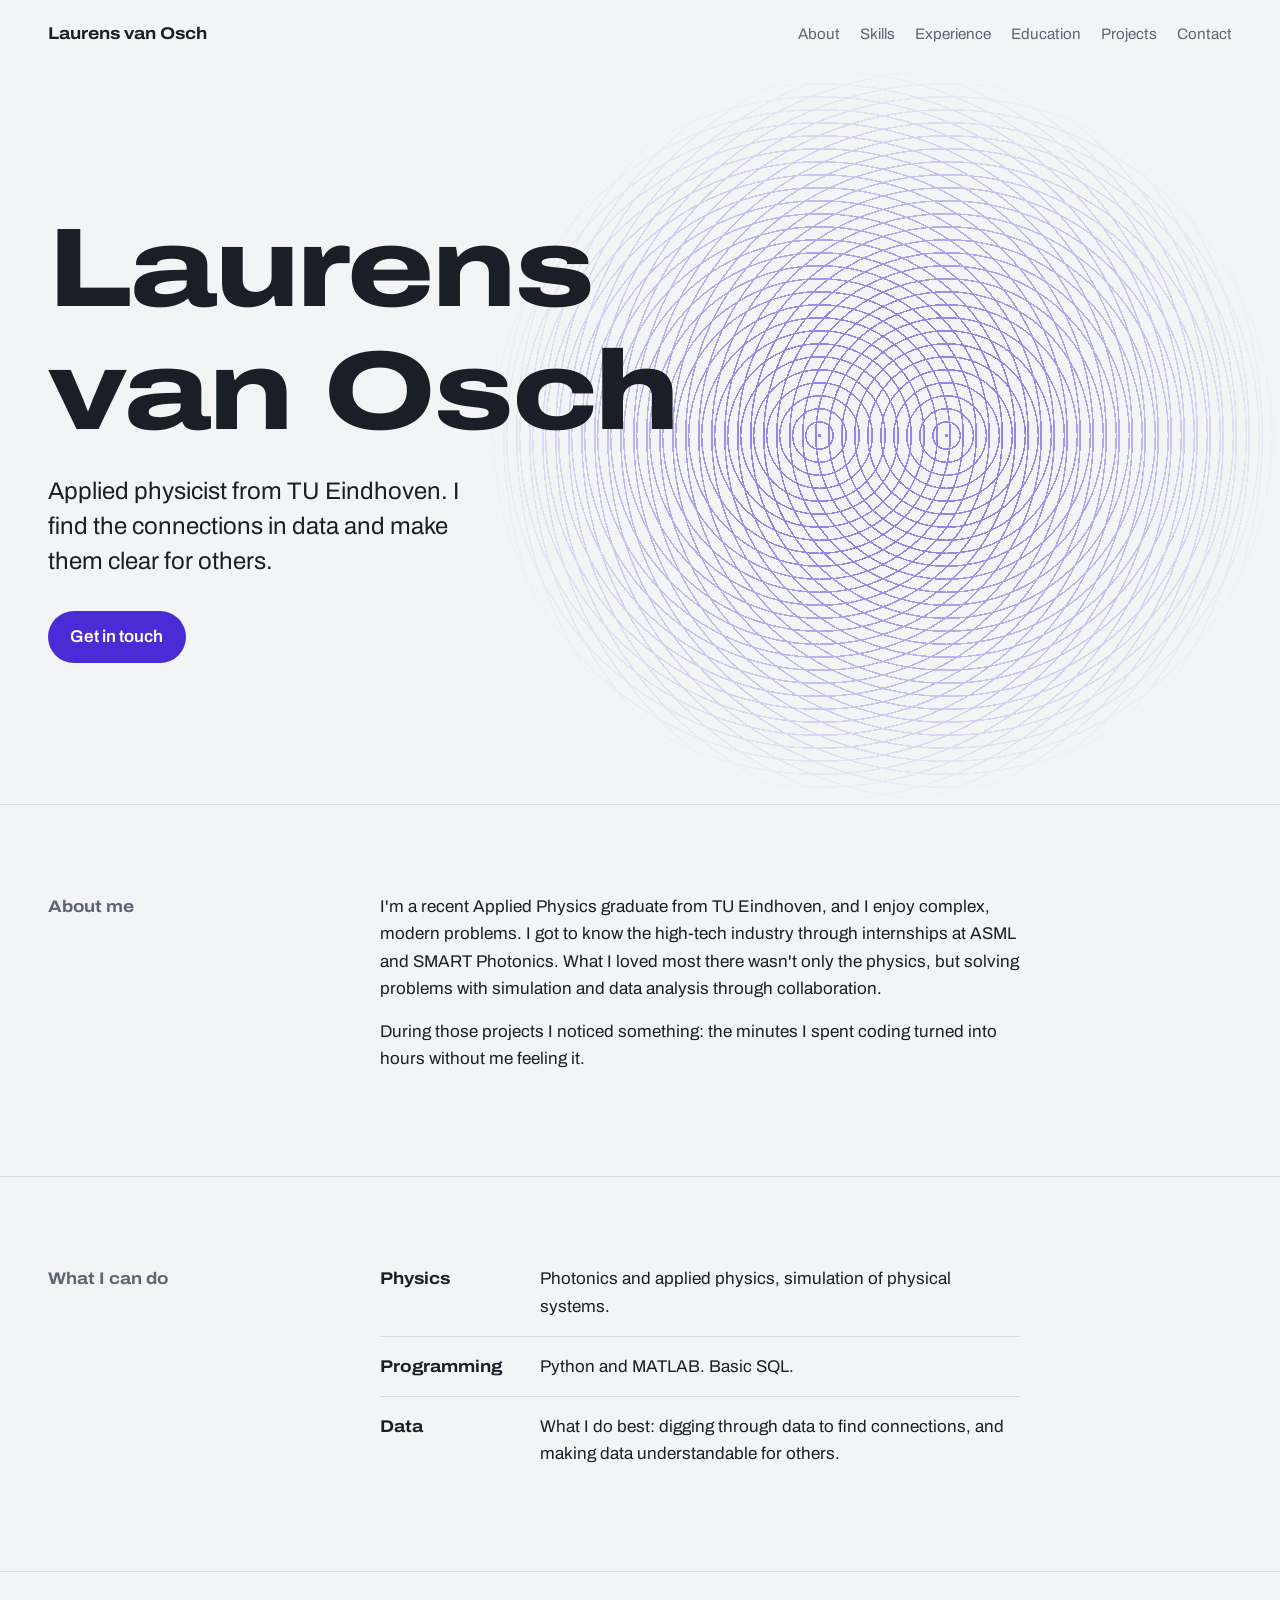
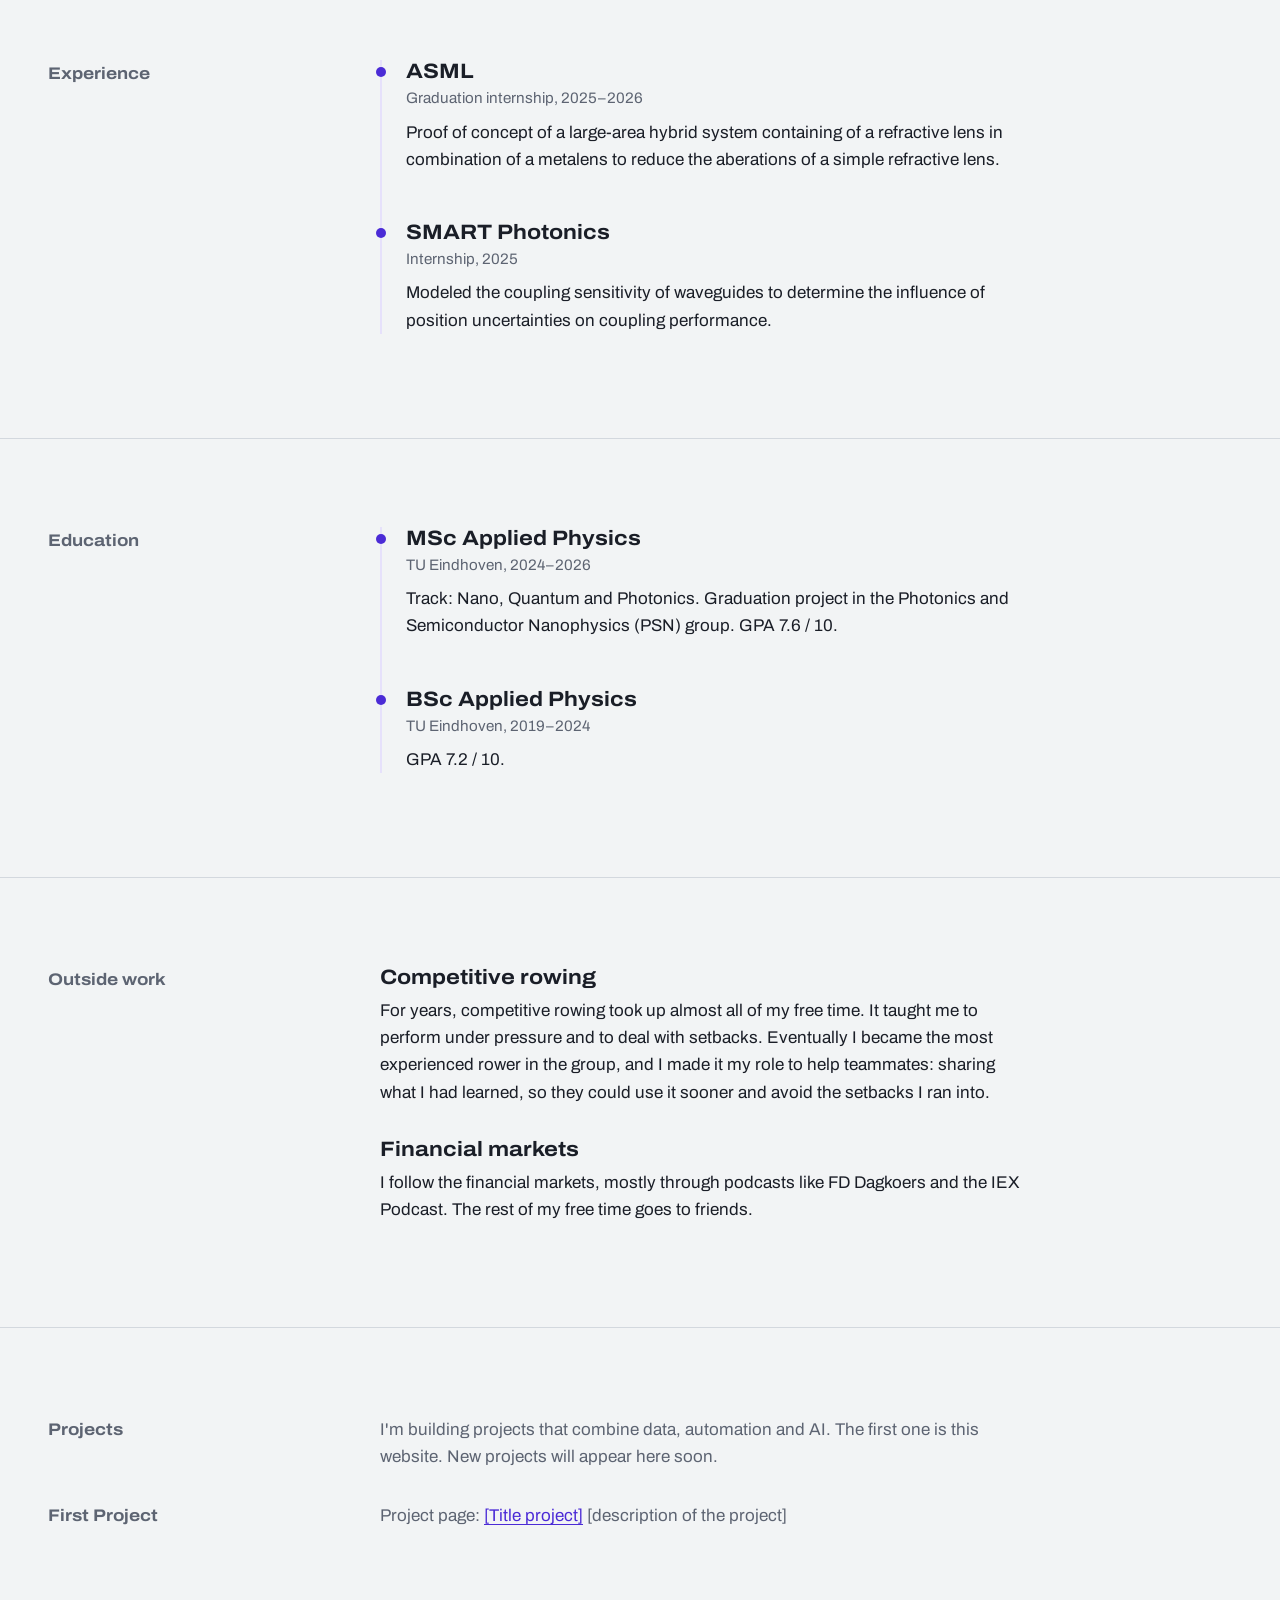
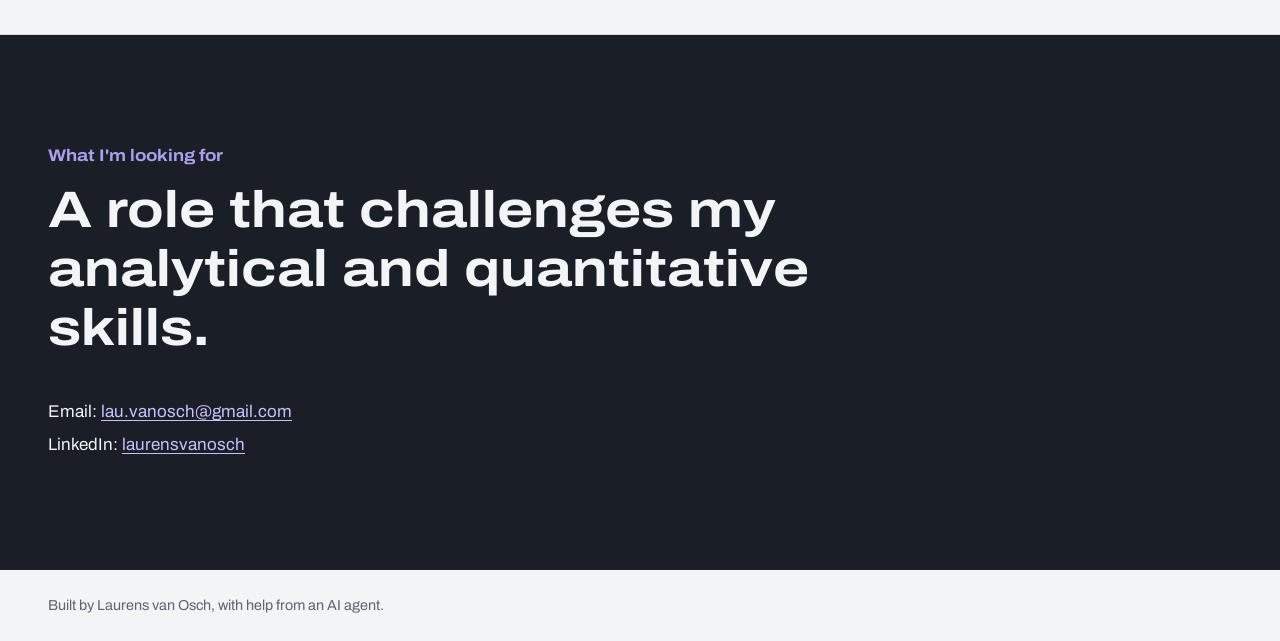
==== index.html @ a839d7aa "First version of portofolio website" ====
<!DOCTYPE html>
<!--
  Dit is de HTML: de INHOUD en STRUCTUUR van je site.
  De opmaak (kleuren, lettertypes, ruimte) staat apart in style.css.

  Zoek naar [ ... ] met blokhaken: daar moet jij nog iets invullen.
-->
<html lang="en">
<head>
  <meta charset="UTF-8">
  <meta name="viewport" content="width=device-width, initial-scale=1">
  <title>Laurens van Osch, Applied Physicist</title>
  <meta name="description" content="Applied Physics graduate from TU Eindhoven. Simulation, data analysis and Python.">

  <!-- Het lettertype Archivo, van Google Fonts -->
  <link rel="preconnect" href="https://fonts.googleapis.com">
  <link rel="preconnect" href="https://fonts.gstatic.com" crossorigin>
  <link href="https://fonts.googleapis.com/css2?family=Archivo:wdth,wght@62..125,100..900&display=swap" rel="stylesheet">

  <!-- Hier koppel je het opmaakbestand -->
  <link rel="stylesheet" href="style.css">
</head>
<body>

  <!-- ===== Navigatie bovenaan ===== -->
  <header class="site-header">
    <a class="logo" href="#top">Laurens van Osch</a>
    <nav aria-label="Main">
      <a href="#about">About</a>
      <a href="#skills">Skills</a>
      <a href="#experience">Experience</a>
      <a href="#education">Education</a>
      <a href="#projects">Projects</a>
      <a href="#contact">Contact</a>
    </nav>
  </header>

  <main id="top">

    <!-- ===== Hero: het eerste dat bezoekers zien ===== -->
    <section class="hero">
      <!-- Het interferentiepatroon: puur CSS, zie .fringes in style.css -->
      <div class="fringes" aria-hidden="true"></div>

      <div class="hero-text">
        <h1>Laurens van Osch</h1>
        <p class="hero-lead">
          Applied physicist from TU Eindhoven. I find the connections in data
          and make them clear for others.
        </p>
        <a class="button" href="#contact">Get in touch</a>
      </div>
    </section>

    <!-- ===== Over mij ===== -->
    <section class="block" id="about">
      <h2>About me</h2>
      <div class="block-body">
        <p>
          I'm a recent Applied Physics graduate from TU Eindhoven, and I enjoy
          complex, modern problems. I got to know the high-tech industry through
          internships at ASML and SMART Photonics. What I loved most there wasn't
          only the physics, but solving problems with simulation and data
          analysis through collaboration.
        </p>
        <p>
          During those projects I noticed something: the minutes I spent coding
          turned into hours without me feeling it.
        </p>
      </div>
    </section>

    <!-- ===== Wat ik kan ===== -->
    <section class="block" id="skills">
      <h2>What I can do</h2>
      <div class="block-body">
        <dl class="skills">
          <div>
            <dt>Physics</dt>
            <dd>Photonics and applied physics, simulation of physical systems.</dd>
          </div>
          <div>
            <dt>Programming</dt>
            <dd>Python and MATLAB. Basic SQL.</dd>
          </div>
          <div>
            <dt>Data</dt>
            <dd>
              What I do best: digging through data to find connections, and
              making data understandable for others.
            </dd>
          </div>
        </dl>
      </div>
    </section>

    <!-- ===== Ervaring ===== -->
    <section class="block" id="experience">
      <h2>Experience</h2>
      <div class="block-body">
        <ul class="timeline">
          <li>
            <h3>ASML</h3>
            <p class="meta">Graduation internship, 2025–2026</p>
            <p>Proof of concept of a large-area hybrid system containing of a refractive lens in combination
              of a metalens to reduce the aberations of a simple refractive lens.
            </p>
          </li>
          <li>
            <h3>SMART Photonics</h3>
            <p class="meta">Internship, 2025</p>
            <p>
              Modeled the coupling sensitivity of waveguides to determine the
              influence of position uncertainties on coupling performance.
            </p>
          </li>
        </ul>
      </div>
    </section>

    <!-- ===== Opleiding ===== -->
    <!-- Dezelfde "timeline"-opmaak als bij Ervaring: één class, twee keer gebruikt -->
    <section class="block" id="education">
      <h2>Education</h2>
      <div class="block-body">
        <ul class="timeline">
          <li>
            <h3>MSc Applied Physics</h3>
            <p class="meta">TU Eindhoven, 2024–2026</p>
            <p>
              Track: Nano, Quantum and Photonics. Graduation project in the
              Photonics and Semiconductor Nanophysics (PSN) group.
              GPA 7.6 / 10.
            </p>
          </li>
          <li>
            <h3>BSc Applied Physics</h3>
            <p class="meta">TU Eindhoven, 2019–2024</p>
            <p>GPA 7.2 / 10.</p>
          </li>
        </ul>
      </div>
    </section>

    <!-- ===== Buiten werk ===== -->
    <section class="block" id="outside">
      <h2>Outside work</h2>
      <div class="block-body">
        <h3>Competitive rowing</h3>
        <p>
          For years, competitive rowing took up almost all of my free time. It
          taught me to perform under pressure and to deal with setbacks.
          Eventually I became the most experienced rower in the group, and I
          made it my role to help teammates: sharing what I had learned, so they
          could use it sooner and avoid the setbacks I ran into.
        </p>
        <h3>Financial markets</h3>
        <p>
          I follow the financial markets, mostly through podcasts like
          FD Dagkoers and the IEX Podcast. The rest of my free time goes to
          friends.
        </p>
      </div>
    </section>

    <!-- ===== Projecten (vul je in fase 2 en 3) ===== -->
    <section class="block" id="projects">
      <h2>Projects</h2>
      <div class="block-body">
        <p class="empty">
          I'm building projects that combine data, automation and AI.
          The first one is this website. New projects will appear here soon.
          
        </p>
      </div>
      <h2>First Project</h2>
      <div class="block-body">
        <p class="empty"> Project page: <a href="[pageadress].html">[Title project]</a>
            [description of the project]
          </p>
        </div>
    </section>

    <!-- ===== Wat ik zoek + contact ===== -->
    <section class="looking" id="contact">
      <h2>What I'm looking for</h2>
      <p class="looking-text">
        A role that challenges my analytical and quantitative skills.
      </p>
      <ul class="contact">
        <li>Email: <a href="mailto:lau.vanosch@gmail.com">lau.vanosch@gmail.com</a></li>
        <li>LinkedIn: <a href="https://www.linkedin.com/in/laurensvanosch/">laurensvanosch</a></li>
      </ul>
    </section>

  </main>

  <footer class="site-footer">
    <p>Built by Laurens van Osch, with help from an AI agent.</p>
  </footer>

</body>
</html>
---- style.css ----
/*
  Dit is de CSS: de OPMAAK van je site.
  Een regel ziet er zo uit:   selector { eigenschap: waarde; }
  De selector kiest WELKE elementen, de rest zegt HOE ze eruitzien.
*/

/* ===== 1. Kleuren en maten op één plek ===== */
/* Verander hier een kleur, en hij verandert overal op de site. */
:root {
  --paper:  #F2F4F5;  /* achtergrond: koel labwit */
  --ink:    #1A1E27;  /* tekst */
  --muted:  #5D6472;  /* minder belangrijke tekst */
  --line:   #D3D8DE;  /* lijntjes */
  --uv:     #4B2BD6;  /* accent: het violet van UV-licht, een knipoog naar lithografie */
  --uv-soft:#E6E1FB;  /* lichte versie van het accent */

  --measure: 64ch;    /* maximale regellengte, voor leesbaarheid */
  --gap: clamp(1.25rem, 4vw, 3rem);
}

/* ===== 2. Basis ===== */
* { box-sizing: border-box; }

html { scroll-behavior: smooth; }

body {
  margin: 0;
  background: var(--paper);
  color: var(--ink);
  font-family: "Archivo", system-ui, sans-serif;
  font-size: 1.0625rem;
  line-height: 1.6;
}

a { color: var(--uv); text-underline-offset: 0.2em; }
a:hover { text-decoration-thickness: 2px; }

/* Zichtbare rand als je met het toetsenbord navigeert (toegankelijkheid) */
a:focus-visible {
  outline: 2px solid var(--uv);
  outline-offset: 3px;
  border-radius: 2px;
}

h1, h2, h3 { line-height: 1.1; margin: 0; }

/* ===== 3. Navigatie ===== */
.site-header {
  display: flex;
  justify-content: space-between;
  align-items: baseline;
  flex-wrap: wrap;
  gap: 0.5rem 1.5rem;
  padding: 1.25rem var(--gap);
}

.logo {
  color: var(--ink);
  text-decoration: none;
  font-weight: 700;
  font-stretch: 112%;
}

.site-header nav { display: flex; flex-wrap: wrap; gap: 0.25rem 1.25rem; }
.site-header nav a { color: var(--muted); text-decoration: none; font-size: 0.95rem; }
.site-header nav a:hover { color: var(--ink); }

/* ===== 4. Hero met interferentiepatroon ===== */
.hero {
  position: relative;
  min-height: min(82vh, 760px);
  display: flex;
  align-items: center;
  padding: var(--gap);
  overflow: hidden;
  border-bottom: 1px solid var(--line);
}

/*
  Het patroon: twee sets cirkels (twee "lichtbronnen") die over elkaar
  liggen. Waar ze elkaar kruisen ontstaan banden, net als bij interferentie
  van licht in een twee-spleten-experiment.
*/
.fringes {
  position: absolute;
  inset: 0 0 0 38%;
  background:
    repeating-radial-gradient(circle at 42% 50%, var(--uv) 0 1.5px, transparent 1.5px 13px),
    repeating-radial-gradient(circle at 58% 50%, var(--uv) 0 1.5px, transparent 1.5px 13px);
  opacity: 0.55;
  /* laat het patroon aan de randen zacht vervagen */
  -webkit-mask-image: radial-gradient(closest-side, #000 35%, transparent 100%);
          mask-image: radial-gradient(closest-side, #000 35%, transparent 100%);
  animation: fringes-in 1.6s ease-out both;
}

/* Het enige bewegende moment: het patroon verschijnt bij het laden */
@keyframes fringes-in {
  from { opacity: 0; transform: scale(1.08); }
}

.hero-text { position: relative; max-width: 40rem; }

.hero h1 {
  font-size: clamp(3rem, 9vw, 7rem);
  font-weight: 800;
  font-stretch: 125%;     /* breed lettertype: dit maakt de kop karakteristiek */
  letter-spacing: -0.02em;
}

.hero-lead {
  font-size: clamp(1.2rem, 2.2vw, 1.5rem);
  line-height: 1.45;
  max-width: 30ch;
  margin: 1.25rem 0 2rem;
}

.button {
  display: inline-block;
  background: var(--uv);
  color: #fff;
  text-decoration: none;
  font-weight: 600;
  padding: 0.8rem 1.4rem;
  border-radius: 999px;
}
.button:hover { background: var(--ink); }

/* ===== 5. Secties ===== */
/* Op een groot scherm: kop links in een smalle kolom, tekst rechts */
.block {
  display: grid;
  grid-template-columns: minmax(10rem, 1fr) 3fr;
  gap: 1rem var(--gap);
  padding: clamp(3rem, 7vw, 5.5rem) var(--gap);
  border-bottom: 1px solid var(--line);
}

.block h2 {
  font-size: 1.05rem;
  font-weight: 700;
  font-stretch: 112%;
  color: var(--muted);
  padding-top: 0.3rem;
}

.block-body { max-width: var(--measure); }
.block-body p { margin: 0 0 1rem; }
.block-body h3 {
  font-size: 1.3rem;
  font-weight: 700;
  font-stretch: 112%;
  margin: 2rem 0 0.5rem;
}
.block-body h3:first-child { margin-top: 0; }

/* Vaardigheden */
.skills { margin: 0; }
.skills div {
  display: grid;
  grid-template-columns: 9rem 1fr;
  gap: 1rem;
  padding: 1rem 0;
  border-top: 1px solid var(--line);
}
.skills div:first-child { border-top: 0; padding-top: 0; }
.skills dt { font-weight: 700; font-stretch: 112%; }
.skills dd { margin: 0; }

/* Ervaring: een tijdlijn met een violet lijntje links */
.timeline { list-style: none; margin: 0; padding: 0 0 0 1.5rem; border-left: 2px solid var(--uv-soft); }
.timeline li { position: relative; padding-bottom: 2rem; }
.timeline li:last-child { padding-bottom: 0; }
.timeline li::before {           /* het bolletje op de lijn */
  content: "";
  position: absolute;
  left: calc(-1.5rem - 6px);
  top: 0.45rem;
  width: 10px; height: 10px;
  border-radius: 50%;
  background: var(--uv);
}
.timeline h3 { margin: 0; }
.timeline .meta { color: var(--muted); font-size: 0.95rem; margin: 0.2rem 0 0.5rem; }

.empty { color: var(--muted); }

/* ===== 6. Wat ik zoek + contact ===== */
.looking {
  background: var(--ink);
  color: var(--paper);
  padding: clamp(4rem, 9vw, 7rem) var(--gap);
}
.looking h2 { font-size: 1.05rem; font-weight: 700; font-stretch: 112%; color: #A9A0EE; }
.looking-text {
  font-size: clamp(1.8rem, 4.5vw, 3.2rem);
  font-weight: 700;
  font-stretch: 118%;
  line-height: 1.15;
  max-width: 22ch;
  margin: 1rem 0 2.5rem;
}
.contact { list-style: none; padding: 0; margin: 0; display: grid; gap: 0.4rem; }
.looking a { color: #C9C1FF; }

.site-footer { padding: 1.5rem var(--gap); color: var(--muted); font-size: 0.9rem; }
.site-footer p { margin: 0; }

/* ===== 7. Kleine schermen (telefoon) ===== */
@media (max-width: 720px) {
  .block { grid-template-columns: 1fr; }
  .fringes { inset: 0; opacity: 0.25; }
  .skills div { grid-template-columns: 1fr; gap: 0.25rem; }
}

/* Voor mensen die minder beweging willen (instelling in hun systeem) */
@media (prefers-reduced-motion: reduce) {
  html { scroll-behavior: auto; }
  .fringes { animation: none; }
}
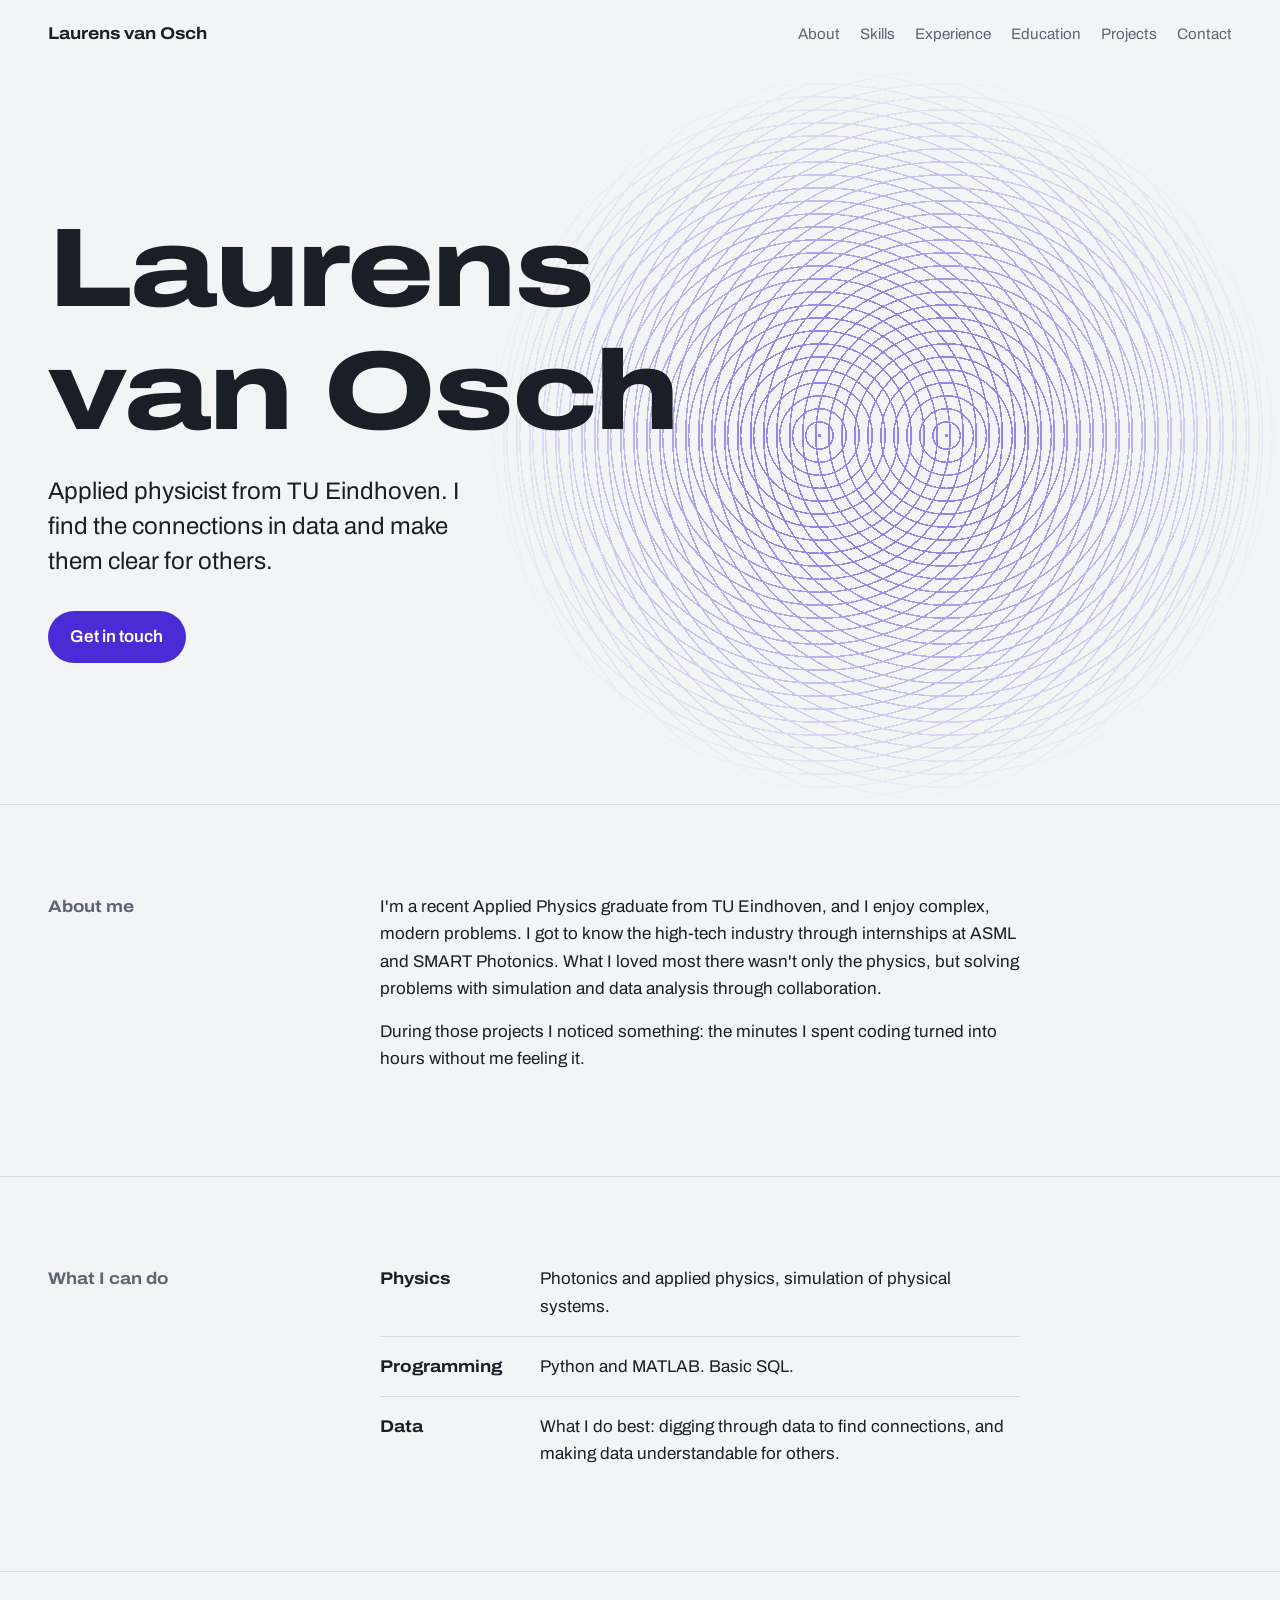
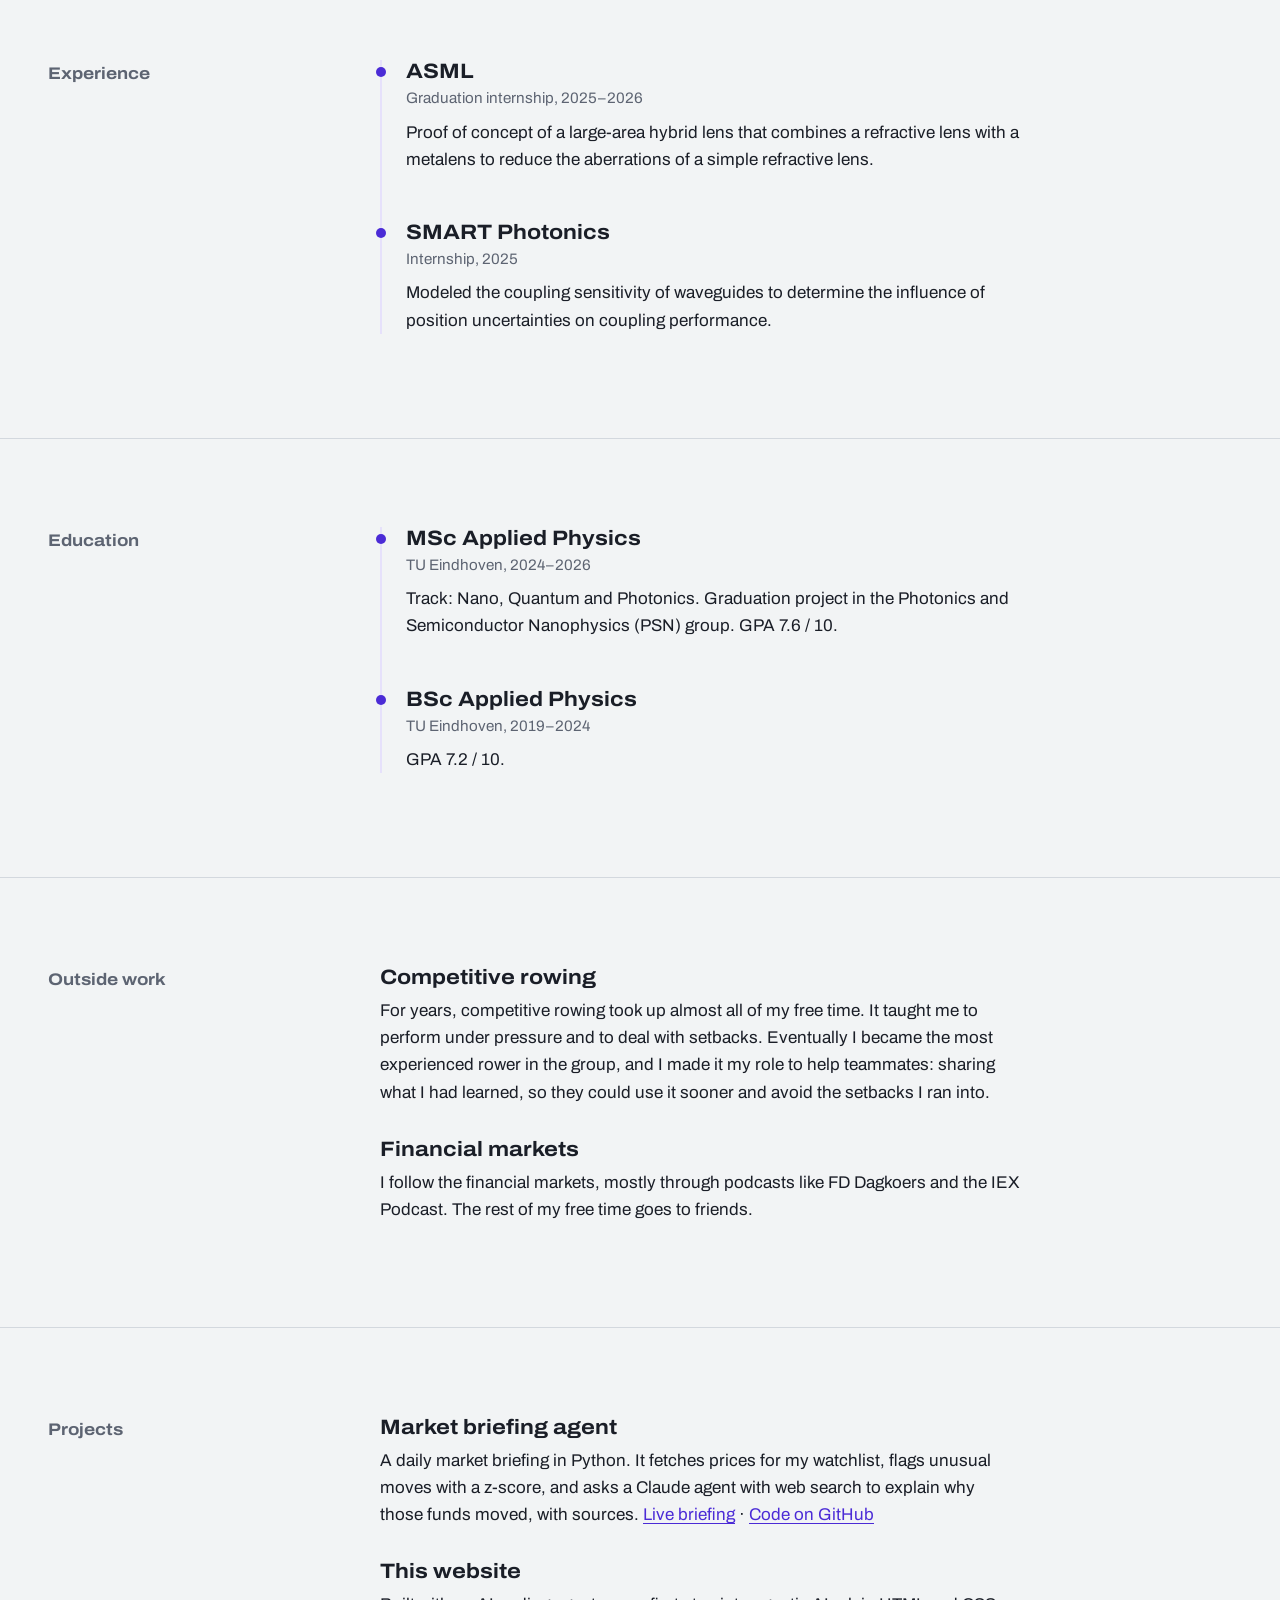
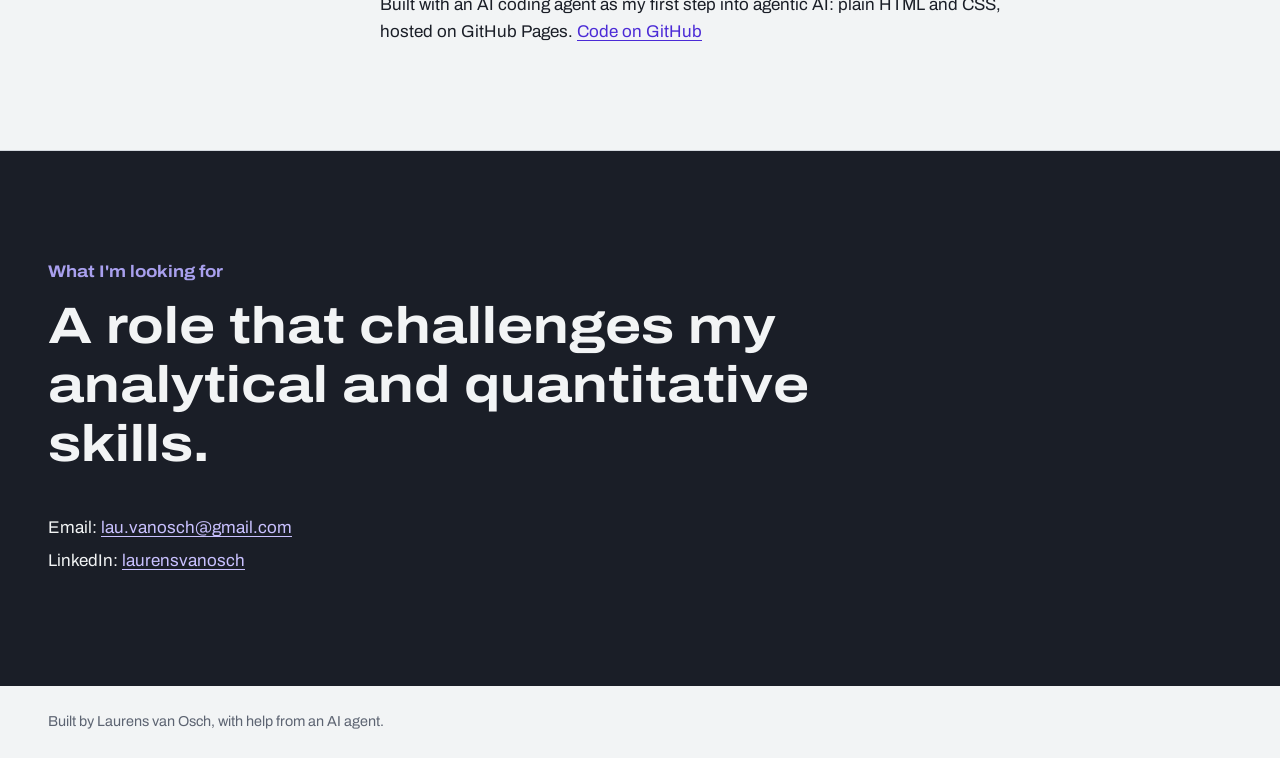
==== commit cb3a5cb9: "Fix ASML text, add projects with live briefing link" ====
--- a/index.html
+++ b/index.html
@@ -102,8 +102,10 @@
           <li>
             <h3>ASML</h3>
             <p class="meta">Graduation internship, 2025–2026</p>
-            <p>Proof of concept of a large-area hybrid system containing of a refractive lens in combination
-              of a metalens to reduce the aberations of a simple refractive lens.
+            <p>
+              Proof of concept of a large-area hybrid lens that combines a
+              refractive lens with a metalens to reduce the aberrations of a
+              simple refractive lens.
             </p>
           </li>
           <li>
@@ -167,20 +169,22 @@
     <section class="block" id="projects">
       <h2>Projects</h2>
       <div class="block-body">
-        <p class="empty">
-          I'm building projects that combine data, automation and AI.
-          The first one is this website. New projects will appear here soon.
-          
-        </p>
-      </div>
-      <h2>First Project</h2>
-      <div class="block-body">
-        <p class="empty"> Project page: <a href="[pageadress].html">[Title project]</a>
-            [description of the project]
-          </p>
-        </div>
-    </section>
-
+        <h3>Market briefing agent</h3>
+        <p>
+          A daily market briefing in Python. It fetches prices for my watchlist,
+          flags unusual moves with a z-score, and asks a Claude agent with web
+          search to explain why those funds moved, with sources.
+          <a href="https://lauvanosch-ctrl.github.io/Market_briefing/briefing.html">Live briefing</a> ·
+          <a href="https://github.com/lauvanosch-ctrl/Market_briefing">Code on GitHub</a>
+        </p>
+        <h3>This website</h3>
+        <p>
+          Built with an AI coding agent as my first step into agentic AI:
+          plain HTML and CSS, hosted on GitHub Pages.
+          <a href="https://github.com/lauvanosch-ctrl/lauvanosch-ctrl.github.io">Code on GitHub</a>
+        </p>
+      </div>
+    </section>
     <!-- ===== Wat ik zoek + contact ===== -->
     <section class="looking" id="contact">
       <h2>What I'm looking for</h2>
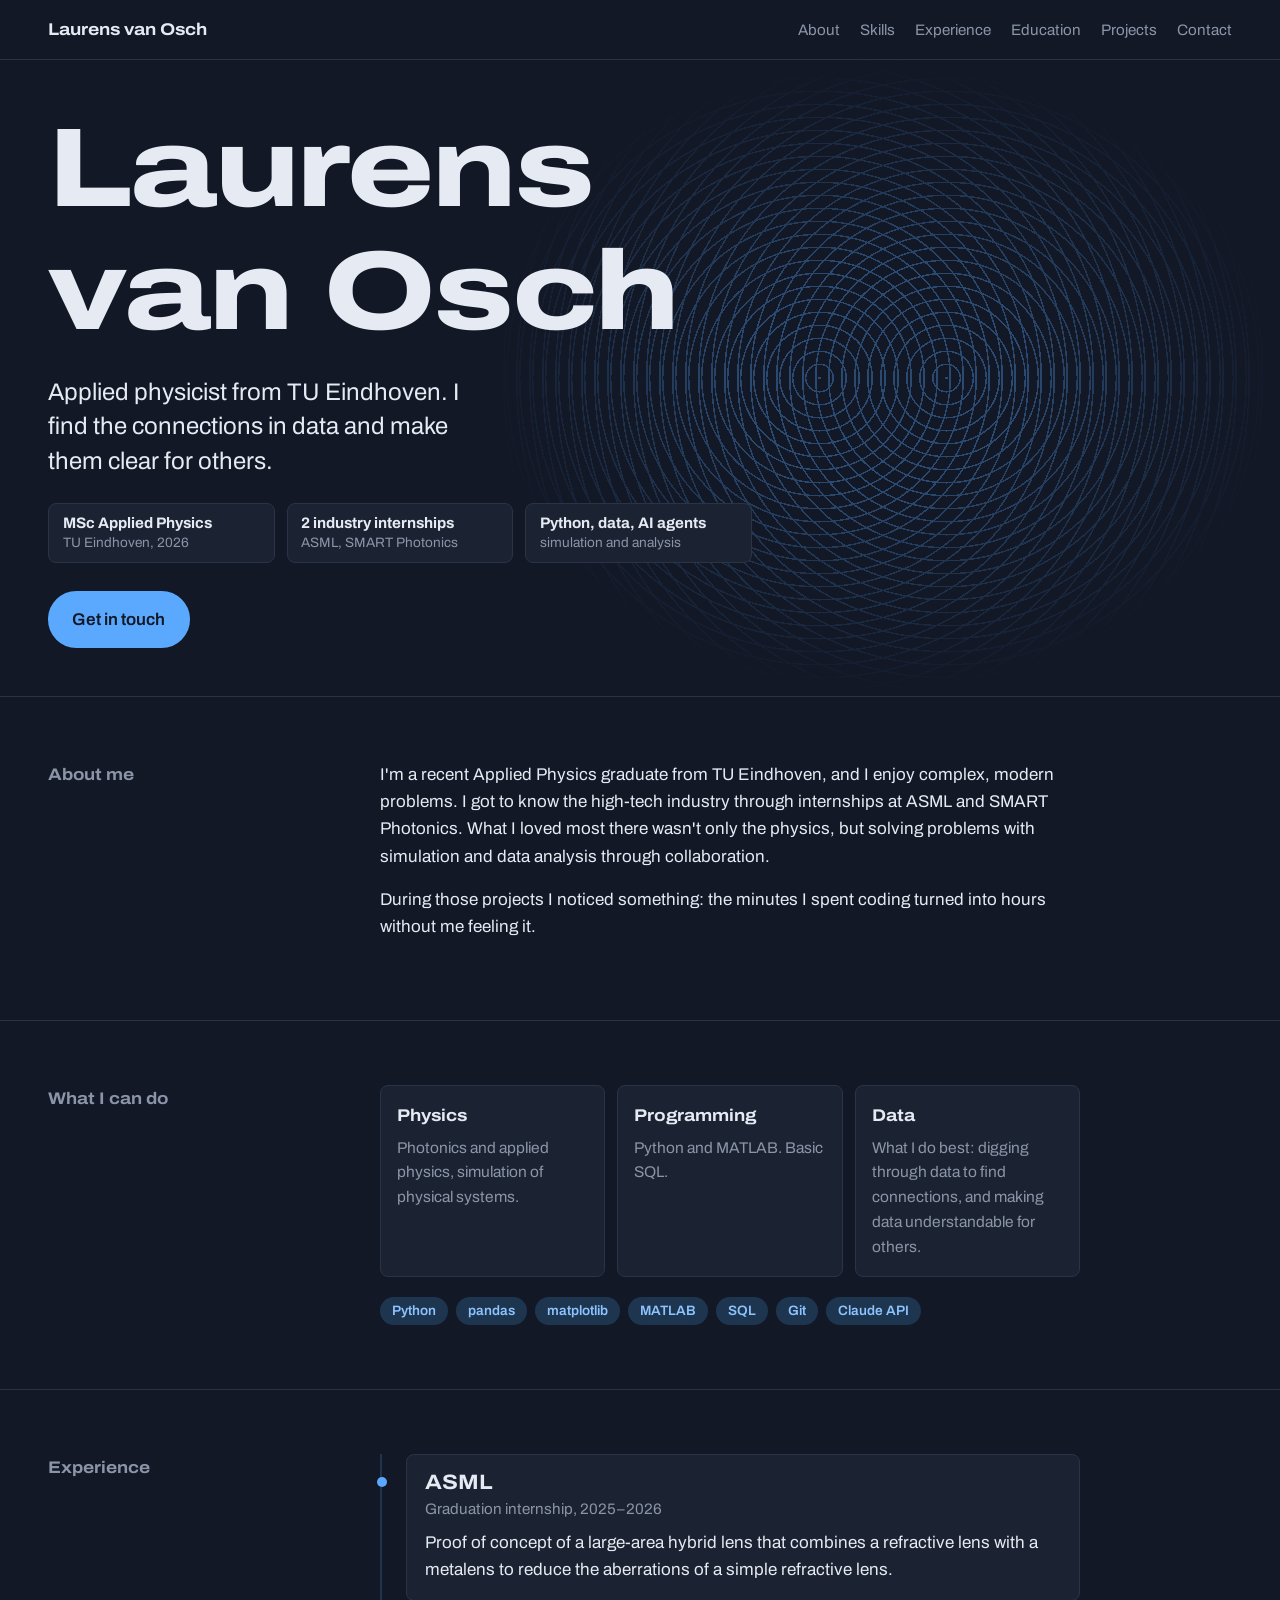
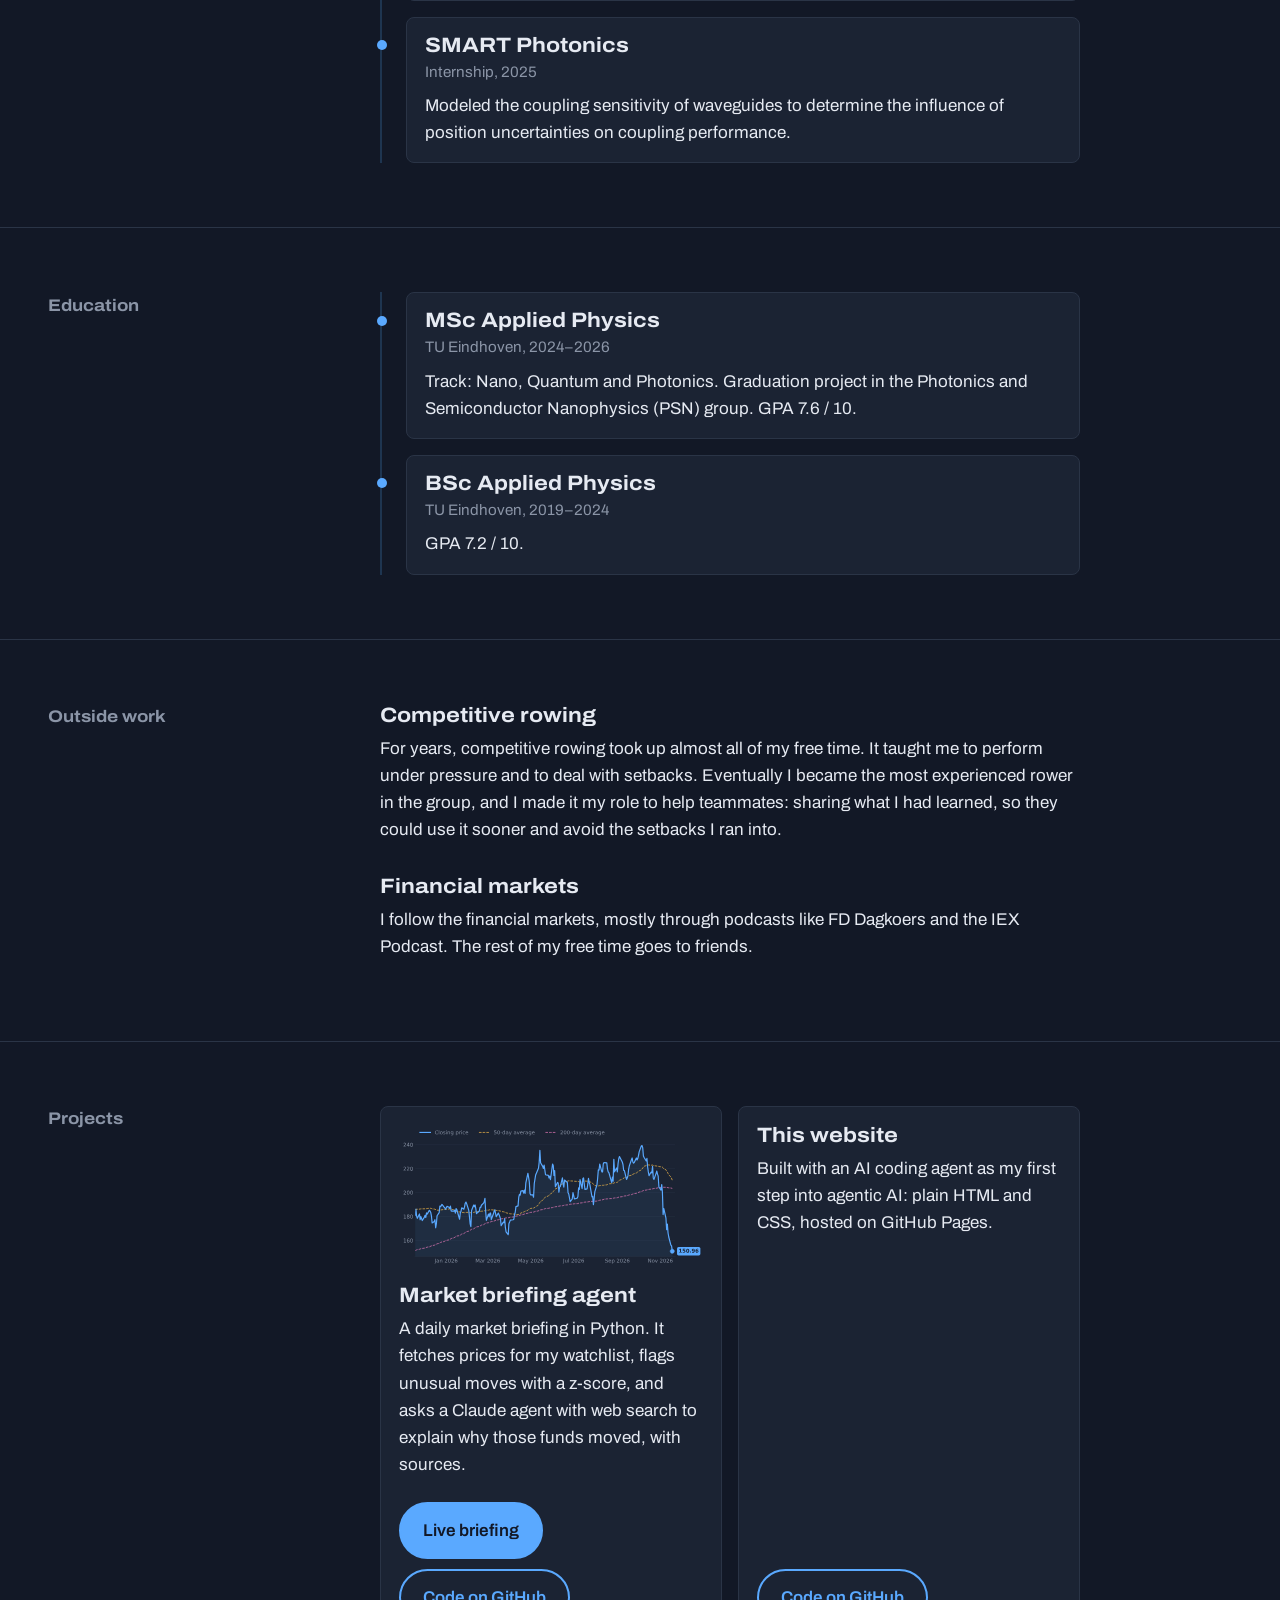
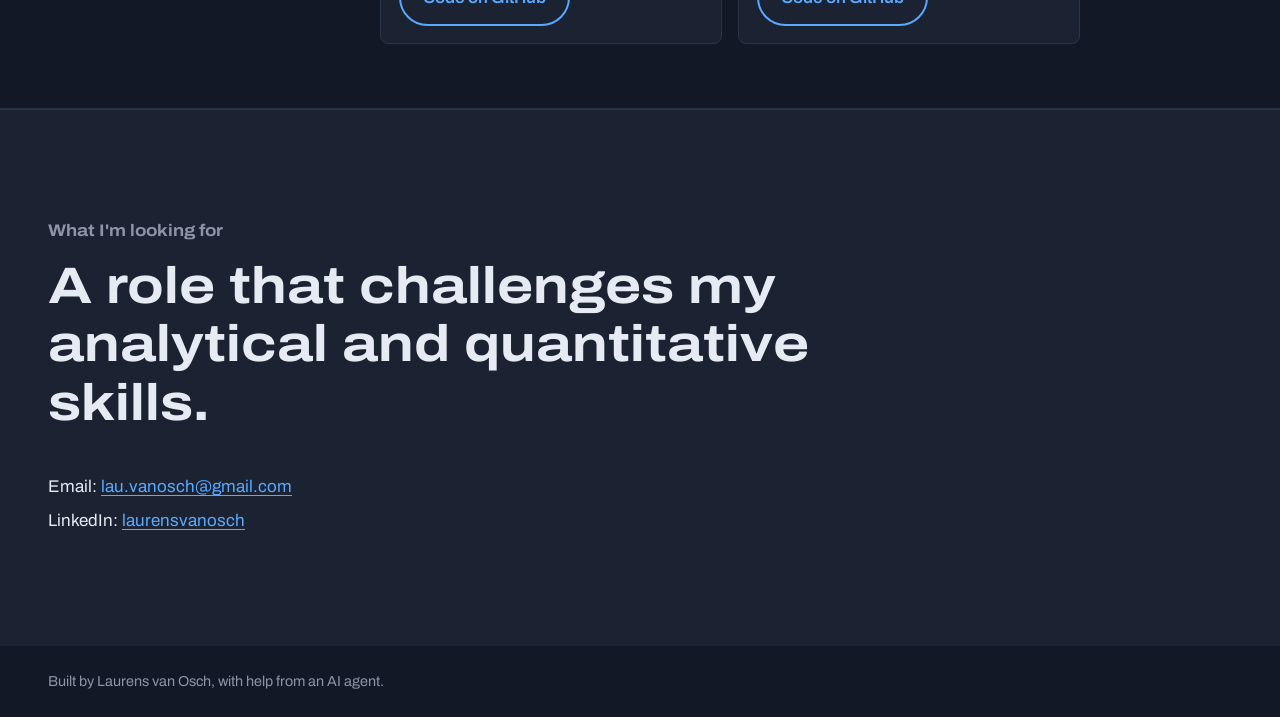
==== commit ee1f0895: "Restyle the home page to match the market briefing Dark palette and blue accent from the briefing, s" ====
--- a/index.html
+++ b/index.html
@@ -48,6 +48,12 @@
           Applied physicist from TU Eindhoven. I find the connections in data
           and make them clear for others.
         </p>
+        <!-- Drie korte feiten, zodat de bovenkant meteen iets laat zien -->
+        <ul class="facts">
+          <li>MSc Applied Physics <span>TU Eindhoven, 2026</span></li>
+          <li>2 industry internships <span>ASML, SMART Photonics</span></li>
+          <li>Python, data, AI agents <span>simulation and analysis</span></li>
+        </ul>
         <a class="button" href="#contact">Get in touch</a>
       </div>
     </section>
@@ -91,6 +97,16 @@
             </dd>
           </div>
         </dl>
+        <!-- Gereedschap dat ik gebruik, als kleine labels -->
+        <ul class="chips" aria-label="Tools">
+          <li>Python</li>
+          <li>pandas</li>
+          <li>matplotlib</li>
+          <li>MATLAB</li>
+          <li>SQL</li>
+          <li>Git</li>
+          <li>Claude API</li>
+        </ul>
       </div>
     </section>
 
@@ -168,21 +184,31 @@
     <!-- ===== Projecten (vul je in fase 2 en 3) ===== -->
     <section class="block" id="projects">
       <h2>Projects</h2>
-      <div class="block-body">
-        <h3>Market briefing agent</h3>
-        <p>
-          A daily market briefing in Python. It fetches prices for my watchlist,
-          flags unusual moves with a z-score, and asks a Claude agent with web
-          search to explain why those funds moved, with sources.
-          <a href="https://lauvanosch-ctrl.github.io/Market_briefing/briefing.html">Live briefing</a> ·
-          <a href="https://github.com/lauvanosch-ctrl/Market_briefing">Code on GitHub</a>
-        </p>
-        <h3>This website</h3>
-        <p>
-          Built with an AI coding agent as my first step into agentic AI:
-          plain HTML and CSS, hosted on GitHub Pages.
-          <a href="https://github.com/lauvanosch-ctrl/lauvanosch-ctrl.github.io">Code on GitHub</a>
-        </p>
+      <!-- Een kaart per project; de links staan in .project-links, onder de tekst -->
+      <div class="block-body projects">
+        <article class="project">
+          <img src="images/market_briefing_chart.svg" alt="Price chart of NVIDIA with 50- and 200-day averages, made by the market briefing">
+          <h3>Market briefing agent</h3>
+          <p>
+            A daily market briefing in Python. It fetches prices for my watchlist,
+            flags unusual moves with a z-score, and asks a Claude agent with web
+            search to explain why those funds moved, with sources.
+          </p>
+          <p class="project-links">
+            <a class="button" href="https://lauvanosch-ctrl.github.io/Market_briefing/briefing.html">Live briefing</a>
+            <a class="button button-ghost" href="https://github.com/lauvanosch-ctrl/Market_briefing">Code on GitHub</a>
+          </p>
+        </article>
+        <article class="project">
+          <h3>This website</h3>
+          <p>
+            Built with an AI coding agent as my first step into agentic AI:
+            plain HTML and CSS, hosted on GitHub Pages.
+          </p>
+          <p class="project-links">
+            <a class="button button-ghost" href="https://github.com/lauvanosch-ctrl/lauvanosch-ctrl.github.io">Code on GitHub</a>
+          </p>
+        </article>
       </div>
     </section>
     <!-- ===== Wat ik zoek + contact ===== -->
--- a/style.css
+++ b/style.css
@@ -7,21 +7,24 @@
 /* ===== 1. Kleuren en maten op één plek ===== */
 /* Verander hier een kleur, en hij verandert overal op de site. */
 :root {
-  --paper:  #F2F4F5;  /* achtergrond: koel labwit */
-  --ink:    #1A1E27;  /* tekst */
-  --muted:  #5D6472;  /* minder belangrijke tekst */
-  --line:   #D3D8DE;  /* lijntjes */
-  --uv:     #4B2BD6;  /* accent: het violet van UV-licht, een knipoog naar lithografie */
-  --uv-soft:#E6E1FB;  /* lichte versie van het accent */
-
-  --measure: 64ch;    /* maximale regellengte, voor leesbaarheid */
+  --paper:  #121826;  /* achtergrond: donker, zelfde als de market briefing */
+  --surface:#1B2333;  /* kaarten en vlakken, iets lichter dan de achtergrond */
+  --ink:    #E6EAF2;  /* tekst */
+  --muted:  #8B95A7;  /* minder belangrijke tekst */
+  --line:   #2A3446;  /* lijntjes en randen */
+  --accent: #5AA9FF;  /* accent: hetzelfde blauw als de koerslijn in de briefing */
+  --accent-soft:#1E3550;  /* donkere versie van het accent, voor de tijdlijn */
+  --accent-hover:#8CC4FF; /* lichter blauw bij hover */
+
+  --measure: 70ch;    /* maximale regellengte, voor leesbaarheid */
   --gap: clamp(1.25rem, 4vw, 3rem);
+  --radius: 8px;
 }
 
 /* ===== 2. Basis ===== */
 * { box-sizing: border-box; }
 
-html { scroll-behavior: smooth; }
+html { scroll-behavior: smooth; scroll-padding-top: 4rem; }
 
 body {
   margin: 0;
@@ -32,12 +35,12 @@
   line-height: 1.6;
 }
 
-a { color: var(--uv); text-underline-offset: 0.2em; }
+a { color: var(--accent); text-underline-offset: 0.2em; }
 a:hover { text-decoration-thickness: 2px; }
 
 /* Zichtbare rand als je met het toetsenbord navigeert (toegankelijkheid) */
 a:focus-visible {
-  outline: 2px solid var(--uv);
+  outline: 2px solid var(--accent);
   outline-offset: 3px;
   border-radius: 2px;
 }
@@ -45,13 +48,19 @@
 h1, h2, h3 { line-height: 1.1; margin: 0; }
 
 /* ===== 3. Navigatie ===== */
+/* Blijft bovenaan staan als je scrolt */
 .site-header {
+  position: sticky;
+  top: 0;
+  z-index: 10;
   display: flex;
   justify-content: space-between;
   align-items: baseline;
   flex-wrap: wrap;
   gap: 0.5rem 1.5rem;
-  padding: 1.25rem var(--gap);
+  padding: 1rem var(--gap);
+  background: var(--paper);
+  border-bottom: 1px solid var(--line);
 }
 
 .logo {
@@ -68,7 +77,7 @@
 /* ===== 4. Hero met interferentiepatroon ===== */
 .hero {
   position: relative;
-  min-height: min(82vh, 760px);
+  min-height: min(60vh, 560px);
   display: flex;
   align-items: center;
   padding: var(--gap);
@@ -85,9 +94,9 @@
   position: absolute;
   inset: 0 0 0 38%;
   background:
-    repeating-radial-gradient(circle at 42% 50%, var(--uv) 0 1.5px, transparent 1.5px 13px),
-    repeating-radial-gradient(circle at 58% 50%, var(--uv) 0 1.5px, transparent 1.5px 13px);
-  opacity: 0.55;
+    repeating-radial-gradient(circle at 42% 50%, var(--accent) 0 1.5px, transparent 1.5px 13px),
+    repeating-radial-gradient(circle at 58% 50%, var(--accent) 0 1.5px, transparent 1.5px 13px);
+  opacity: 0.35;
   /* laat het patroon aan de randen zacht vervagen */
   -webkit-mask-image: radial-gradient(closest-side, #000 35%, transparent 100%);
           mask-image: radial-gradient(closest-side, #000 35%, transparent 100%);
@@ -99,7 +108,7 @@
   from { opacity: 0; transform: scale(1.08); }
 }
 
-.hero-text { position: relative; max-width: 40rem; }
+.hero-text { position: relative; max-width: 44rem; }
 
 .hero h1 {
   font-size: clamp(3rem, 9vw, 7rem);
@@ -112,19 +121,44 @@
   font-size: clamp(1.2rem, 2.2vw, 1.5rem);
   line-height: 1.45;
   max-width: 30ch;
-  margin: 1.25rem 0 2rem;
-}
+  margin: 1.25rem 0 1.5rem;
+}
+
+/* Drie korte feiten onder de intro, in dezelfde tegels als de market briefing */
+.facts {
+  list-style: none;
+  padding: 0;
+  margin: 0 0 1.75rem;
+  display: grid;
+  grid-template-columns: repeat(auto-fit, minmax(11rem, 1fr));
+  gap: 0.75rem;
+}
+.facts li {
+  background: var(--surface);
+  border: 1px solid var(--line);
+  border-radius: var(--radius);
+  padding: 0.65rem 0.85rem;
+  font-weight: 700;
+  font-size: 0.95rem;
+  line-height: 1.3;
+}
+.facts span { display: block; color: var(--muted); font-weight: 400; font-size: 0.85rem; }
 
 .button {
   display: inline-block;
-  background: var(--uv);
-  color: #fff;
+  background: var(--accent);
+  color: var(--paper);
   text-decoration: none;
   font-weight: 600;
   padding: 0.8rem 1.4rem;
   border-radius: 999px;
-}
-.button:hover { background: var(--ink); }
+  border: 2px solid var(--accent);
+}
+.button:hover { background: var(--accent-hover); border-color: var(--accent-hover); }
+
+/* Rustige variant: alleen een rand, voor de tweede knop */
+.button-ghost { background: transparent; color: var(--accent); }
+.button-ghost:hover { background: var(--accent-soft); color: var(--accent-hover); }
 
 /* ===== 5. Secties ===== */
 /* Op een groot scherm: kop links in een smalle kolom, tekst rechts */
@@ -132,7 +166,7 @@
   display: grid;
   grid-template-columns: minmax(10rem, 1fr) 3fr;
   gap: 1rem var(--gap);
-  padding: clamp(3rem, 7vw, 5.5rem) var(--gap);
+  padding: clamp(2.5rem, 5vw, 4rem) var(--gap);
   border-bottom: 1px solid var(--line);
 }
 
@@ -144,7 +178,7 @@
   padding-top: 0.3rem;
 }
 
-.block-body { max-width: var(--measure); }
+.block-body { max-width: var(--measure); min-width: 0; }
 .block-body p { margin: 0 0 1rem; }
 .block-body h3 {
   font-size: 1.3rem;
@@ -154,44 +188,88 @@
 }
 .block-body h3:first-child { margin-top: 0; }
 
-/* Vaardigheden */
-.skills { margin: 0; }
+/* Vaardigheden: drie kaarten naast elkaar */
+.skills {
+  margin: 0;
+  display: grid;
+  grid-template-columns: repeat(auto-fit, minmax(11.5rem, 1fr));
+  gap: 0.75rem;
+}
 .skills div {
-  display: grid;
-  grid-template-columns: 9rem 1fr;
-  gap: 1rem;
-  padding: 1rem 0;
-  border-top: 1px solid var(--line);
-}
-.skills div:first-child { border-top: 0; padding-top: 0; }
-.skills dt { font-weight: 700; font-stretch: 112%; }
-.skills dd { margin: 0; }
-
-/* Ervaring: een tijdlijn met een violet lijntje links */
-.timeline { list-style: none; margin: 0; padding: 0 0 0 1.5rem; border-left: 2px solid var(--uv-soft); }
-.timeline li { position: relative; padding-bottom: 2rem; }
-.timeline li:last-child { padding-bottom: 0; }
+  background: var(--surface);
+  border: 1px solid var(--line);
+  border-radius: var(--radius);
+  padding: 1rem;
+}
+.skills dt { font-weight: 700; font-stretch: 112%; margin-bottom: 0.4rem; }
+.skills dd { margin: 0; color: var(--muted); font-size: 0.97rem; }
+
+/* Gereedschap als kleine labels onder de vaardigheden */
+.chips { list-style: none; padding: 0; margin: 1.25rem 0 0; display: flex; flex-wrap: wrap; gap: 0.5rem; }
+.chips li {
+  background: var(--accent-soft);
+  color: var(--accent-hover);
+  border-radius: 999px;
+  padding: 0.2rem 0.75rem;
+  font-size: 0.85rem;
+  font-weight: 600;
+}
+
+/* Ervaring en opleiding: een tijdlijn met een blauw lijntje links, elk item een kaart */
+.timeline { list-style: none; margin: 0; padding: 0 0 0 1.5rem; border-left: 2px solid var(--accent-soft); }
+.timeline li {
+  position: relative;
+  margin-bottom: 1rem;
+  background: var(--surface);
+  border: 1px solid var(--line);
+  border-radius: var(--radius);
+  padding: 1rem 1.1rem;
+}
+.timeline li:last-child { margin-bottom: 0; }
 .timeline li::before {           /* het bolletje op de lijn */
   content: "";
   position: absolute;
   left: calc(-1.5rem - 6px);
-  top: 0.45rem;
+  top: 1.4rem;
   width: 10px; height: 10px;
   border-radius: 50%;
-  background: var(--uv);
+  background: var(--accent);
 }
 .timeline h3 { margin: 0; }
 .timeline .meta { color: var(--muted); font-size: 0.95rem; margin: 0.2rem 0 0.5rem; }
+.timeline li p:last-child { margin-bottom: 0; }
 
 .empty { color: var(--muted); }
+
+/* Projecten: een kaart per project, twee naast elkaar; de links staan onder de tekst */
+.projects { display: grid; grid-template-columns: repeat(auto-fit, minmax(18rem, 1fr)); gap: 1rem; }
+.project {
+  display: flex;
+  flex-direction: column;
+  background: var(--surface);
+  border: 1px solid var(--line);
+  border-radius: var(--radius);
+  padding: 1.1rem;
+}
+.project img { display: block; width: 100%; height: auto; margin-bottom: 1rem; }
+.project h3 { margin: 0 0 0.5rem; }
+.project p { margin: 0 0 1rem; }
+.project .project-links {
+  margin: auto 0 0;          /* duwt de knoppen naar de onderkant van de kaart */
+  padding-top: 0.5rem;
+  display: flex;
+  flex-wrap: wrap;
+  gap: 0.6rem;
+}
 
 /* ===== 6. Wat ik zoek + contact ===== */
 .looking {
-  background: var(--ink);
-  color: var(--paper);
+  background: var(--surface);
+  border-top: 1px solid var(--line);
+  color: var(--ink);
   padding: clamp(4rem, 9vw, 7rem) var(--gap);
 }
-.looking h2 { font-size: 1.05rem; font-weight: 700; font-stretch: 112%; color: #A9A0EE; }
+.looking h2 { font-size: 1.05rem; font-weight: 700; font-stretch: 112%; color: var(--muted); }
 .looking-text {
   font-size: clamp(1.8rem, 4.5vw, 3.2rem);
   font-weight: 700;
@@ -201,16 +279,16 @@
   margin: 1rem 0 2.5rem;
 }
 .contact { list-style: none; padding: 0; margin: 0; display: grid; gap: 0.4rem; }
-.looking a { color: #C9C1FF; }
+.looking a { color: var(--accent); }
 
 .site-footer { padding: 1.5rem var(--gap); color: var(--muted); font-size: 0.9rem; }
 .site-footer p { margin: 0; }
 
 /* ===== 7. Kleine schermen (telefoon) ===== */
 @media (max-width: 720px) {
-  .block { grid-template-columns: 1fr; }
-  .fringes { inset: 0; opacity: 0.25; }
-  .skills div { grid-template-columns: 1fr; gap: 0.25rem; }
+  /* minmax(0, 1fr): de kolom mag smaller worden dan de inhoud, anders loopt de pagina opzij uit */
+  .block { grid-template-columns: minmax(0, 1fr); }
+  .fringes { inset: 0; opacity: 0.2; }
 }
 
 /* Voor mensen die minder beweging willen (instelling in hun systeem) */
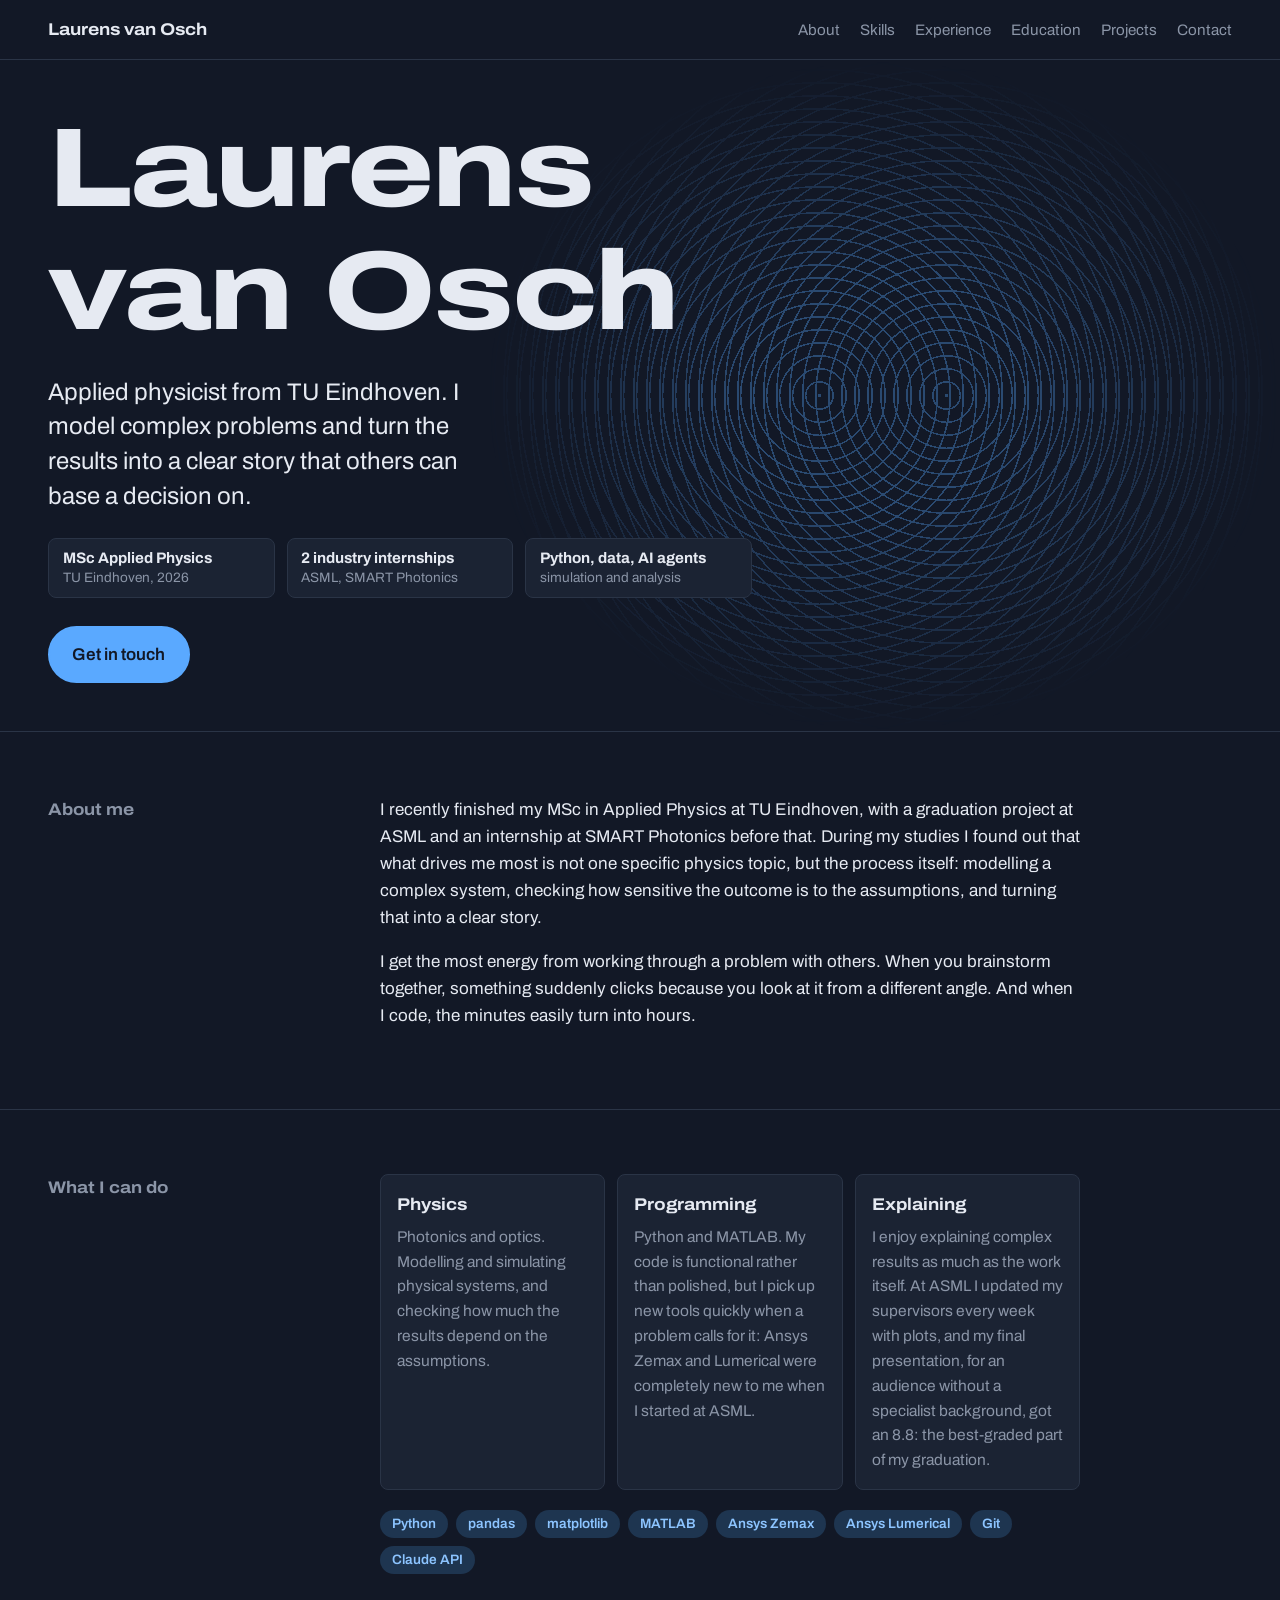
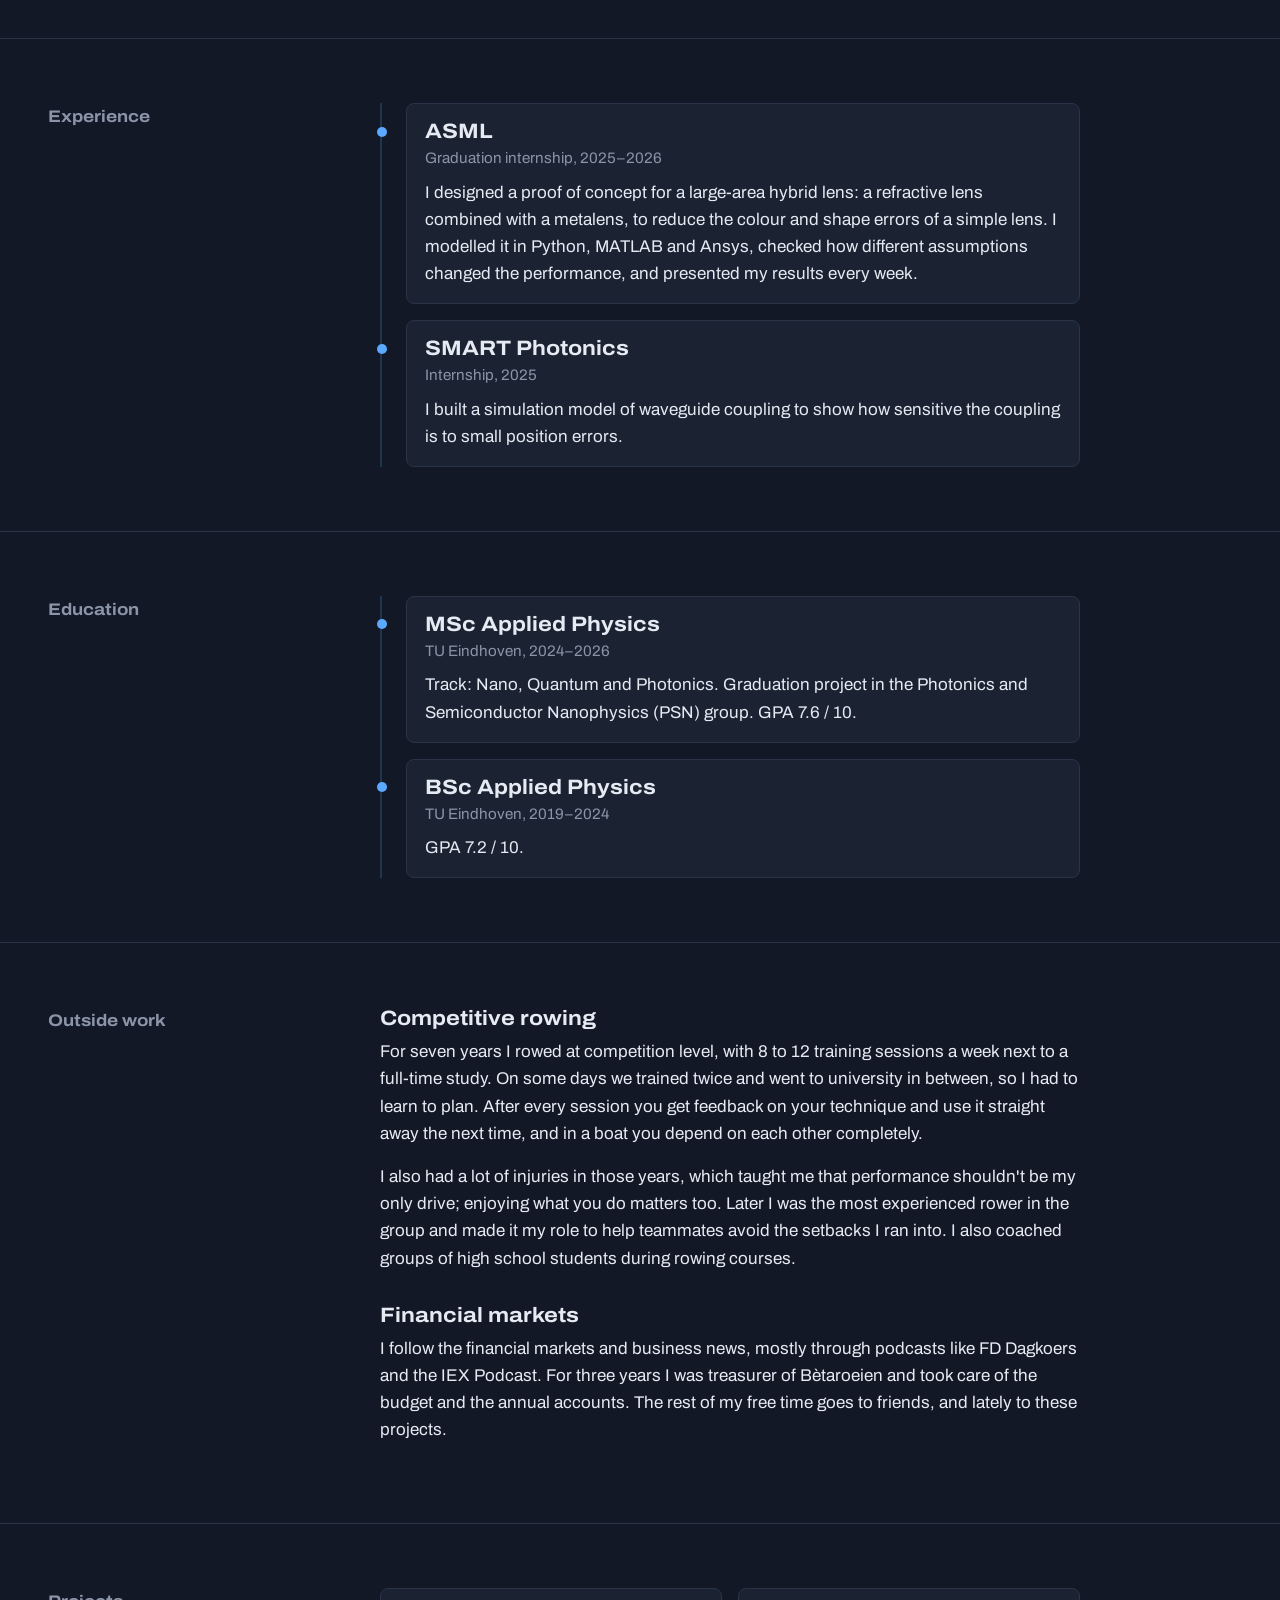
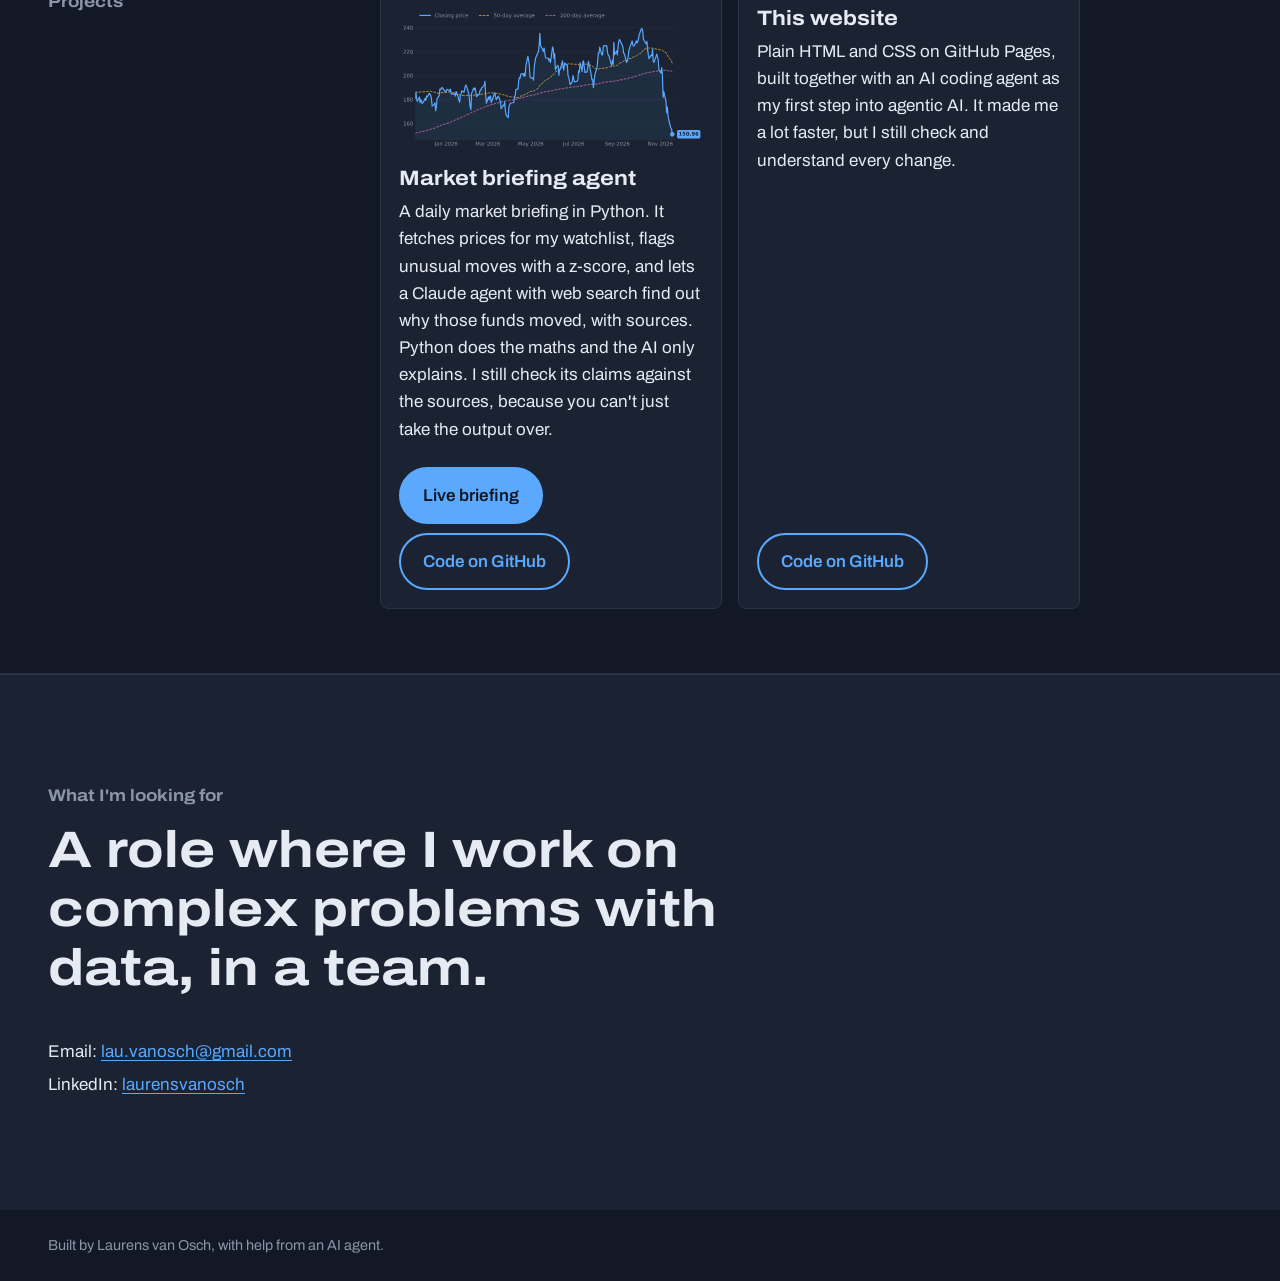
==== commit bd4dcb33: "Rewrite the page text in my own voice Hero, about, skills, experience, rowing, projects and closing " ====
--- a/index.html
+++ b/index.html
@@ -45,8 +45,8 @@
       <div class="hero-text">
         <h1>Laurens van Osch</h1>
         <p class="hero-lead">
-          Applied physicist from TU Eindhoven. I find the connections in data
-          and make them clear for others.
+          Applied physicist from TU Eindhoven. I model complex problems and
+          turn the results into a clear story that others can base a decision on.
         </p>
         <!-- Drie korte feiten, zodat de bovenkant meteen iets laat zien -->
         <ul class="facts">
@@ -63,15 +63,18 @@
       <h2>About me</h2>
       <div class="block-body">
         <p>
-          I'm a recent Applied Physics graduate from TU Eindhoven, and I enjoy
-          complex, modern problems. I got to know the high-tech industry through
-          internships at ASML and SMART Photonics. What I loved most there wasn't
-          only the physics, but solving problems with simulation and data
-          analysis through collaboration.
-        </p>
-        <p>
-          During those projects I noticed something: the minutes I spent coding
-          turned into hours without me feeling it.
+          I recently finished my MSc in Applied Physics at TU Eindhoven, with a
+          graduation project at ASML and an internship at SMART Photonics before
+          that. During my studies I found out that what drives me most is not one
+          specific physics topic, but the process itself: modelling a complex
+          system, checking how sensitive the outcome is to the assumptions, and
+          turning that into a clear story.
+        </p>
+        <p>
+          I get the most energy from working through a problem with others. When
+          you brainstorm together, something suddenly clicks because you look at
+          it from a different angle. And when I code, the minutes easily turn
+          into hours.
         </p>
       </div>
     </section>
@@ -83,17 +86,27 @@
         <dl class="skills">
           <div>
             <dt>Physics</dt>
-            <dd>Photonics and applied physics, simulation of physical systems.</dd>
+            <dd>
+              Photonics and optics. Modelling and simulating physical systems,
+              and checking how much the results depend on the assumptions.
+            </dd>
           </div>
           <div>
             <dt>Programming</dt>
-            <dd>Python and MATLAB. Basic SQL.</dd>
+            <dd>
+              Python and MATLAB. My code is functional rather than polished, but
+              I pick up new tools quickly when a problem calls for it: Ansys
+              Zemax and Lumerical were completely new to me when I started at
+              ASML.
+            </dd>
           </div>
           <div>
-            <dt>Data</dt>
+            <dt>Explaining</dt>
             <dd>
-              What I do best: digging through data to find connections, and
-              making data understandable for others.
+              I enjoy explaining complex results as much as the work itself. At
+              ASML I updated my supervisors every week with plots, and my final
+              presentation, for an audience without a specialist background, got
+              an 8.8: the best-graded part of my graduation.
             </dd>
           </div>
         </dl>
@@ -103,7 +116,8 @@
           <li>pandas</li>
           <li>matplotlib</li>
           <li>MATLAB</li>
-          <li>SQL</li>
+          <li>Ansys Zemax</li>
+          <li>Ansys Lumerical</li>
           <li>Git</li>
           <li>Claude API</li>
         </ul>
@@ -119,17 +133,19 @@
             <h3>ASML</h3>
             <p class="meta">Graduation internship, 2025–2026</p>
             <p>
-              Proof of concept of a large-area hybrid lens that combines a
-              refractive lens with a metalens to reduce the aberrations of a
-              simple refractive lens.
+              I designed a proof of concept for a large-area hybrid lens: a
+              refractive lens combined with a metalens, to reduce the colour and
+              shape errors of a simple lens. I modelled it in Python, MATLAB and
+              Ansys, checked how different assumptions changed the performance,
+              and presented my results every week.
             </p>
           </li>
           <li>
             <h3>SMART Photonics</h3>
             <p class="meta">Internship, 2025</p>
             <p>
-              Modeled the coupling sensitivity of waveguides to determine the
-              influence of position uncertainties on coupling performance.
+              I built a simulation model of waveguide coupling to show how
+              sensitive the coupling is to small position errors.
             </p>
           </li>
         </ul>
@@ -166,17 +182,27 @@
       <div class="block-body">
         <h3>Competitive rowing</h3>
         <p>
-          For years, competitive rowing took up almost all of my free time. It
-          taught me to perform under pressure and to deal with setbacks.
-          Eventually I became the most experienced rower in the group, and I
-          made it my role to help teammates: sharing what I had learned, so they
-          could use it sooner and avoid the setbacks I ran into.
+          For seven years I rowed at competition level, with 8 to 12 training
+          sessions a week next to a full-time study. On some days we trained
+          twice and went to university in between, so I had to learn to plan.
+          After every session you get feedback on your technique and use it
+          straight away the next time, and in a boat you depend on each other
+          completely.
+        </p>
+        <p>
+          I also had a lot of injuries in those years, which taught me that
+          performance shouldn't be my only drive; enjoying what you do matters
+          too. Later I was the most experienced rower in the group and made it my
+          role to help teammates avoid the setbacks I ran into. I also coached
+          groups of high school students during rowing courses.
         </p>
         <h3>Financial markets</h3>
         <p>
-          I follow the financial markets, mostly through podcasts like
-          FD Dagkoers and the IEX Podcast. The rest of my free time goes to
-          friends.
+          I follow the financial markets and business news, mostly through
+          podcasts like FD Dagkoers and the IEX Podcast. For three years I was
+          treasurer of Bètaroeien and took care of the budget and the annual
+          accounts. The rest of my free time goes to friends, and lately to these
+          projects.
         </p>
       </div>
     </section>
@@ -191,8 +217,10 @@
           <h3>Market briefing agent</h3>
           <p>
             A daily market briefing in Python. It fetches prices for my watchlist,
-            flags unusual moves with a z-score, and asks a Claude agent with web
-            search to explain why those funds moved, with sources.
+            flags unusual moves with a z-score, and lets a Claude agent with web
+            search find out why those funds moved, with sources. Python does the
+            maths and the AI only explains. I still check its claims against the
+            sources, because you can't just take the output over.
           </p>
           <p class="project-links">
             <a class="button" href="https://lauvanosch-ctrl.github.io/Market_briefing/briefing.html">Live briefing</a>
@@ -202,8 +230,9 @@
         <article class="project">
           <h3>This website</h3>
           <p>
-            Built with an AI coding agent as my first step into agentic AI:
-            plain HTML and CSS, hosted on GitHub Pages.
+            Plain HTML and CSS on GitHub Pages, built together with an AI coding
+            agent as my first step into agentic AI. It made me a lot faster, but
+            I still check and understand every change.
           </p>
           <p class="project-links">
             <a class="button button-ghost" href="https://github.com/lauvanosch-ctrl/lauvanosch-ctrl.github.io">Code on GitHub</a>
@@ -215,7 +244,7 @@
     <section class="looking" id="contact">
       <h2>What I'm looking for</h2>
       <p class="looking-text">
-        A role that challenges my analytical and quantitative skills.
+        A role where I work on complex problems with data, in a team.
       </p>
       <ul class="contact">
         <li>Email: <a href="mailto:lau.vanosch@gmail.com">lau.vanosch@gmail.com</a></li>
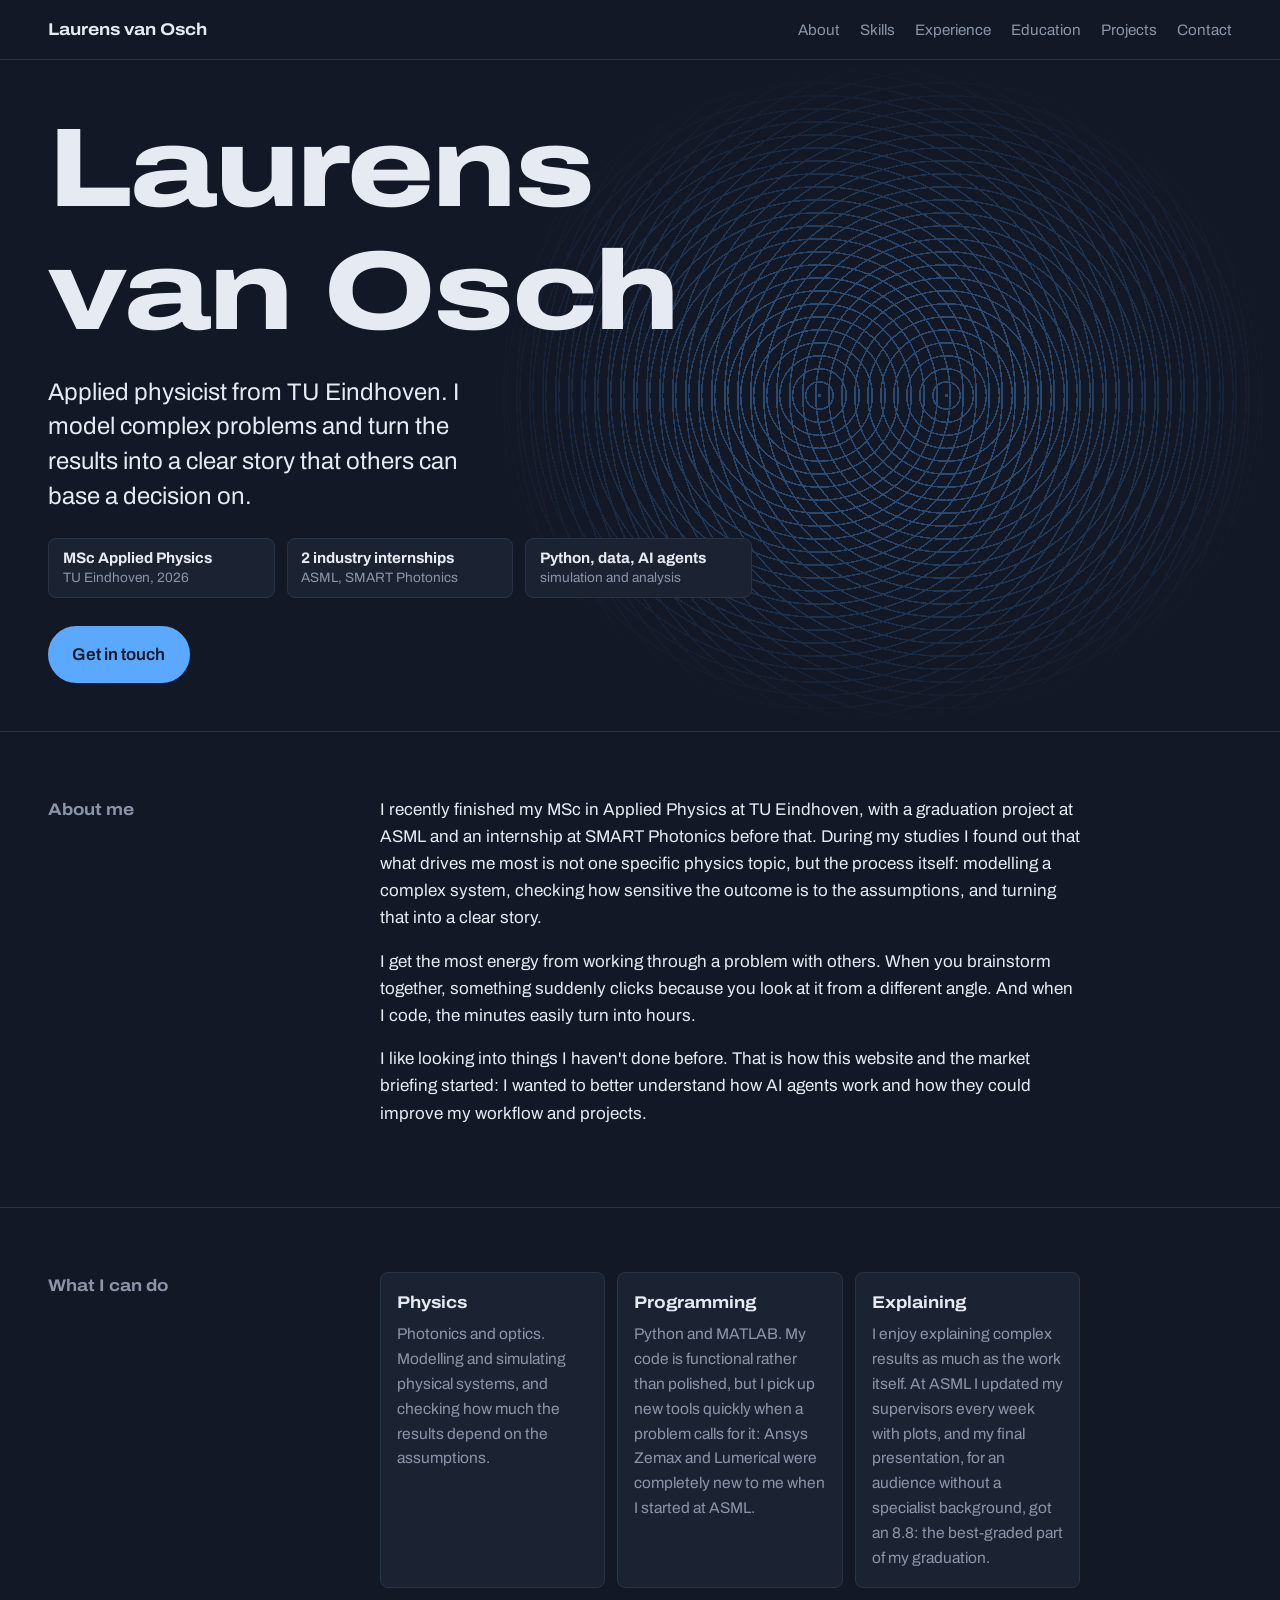
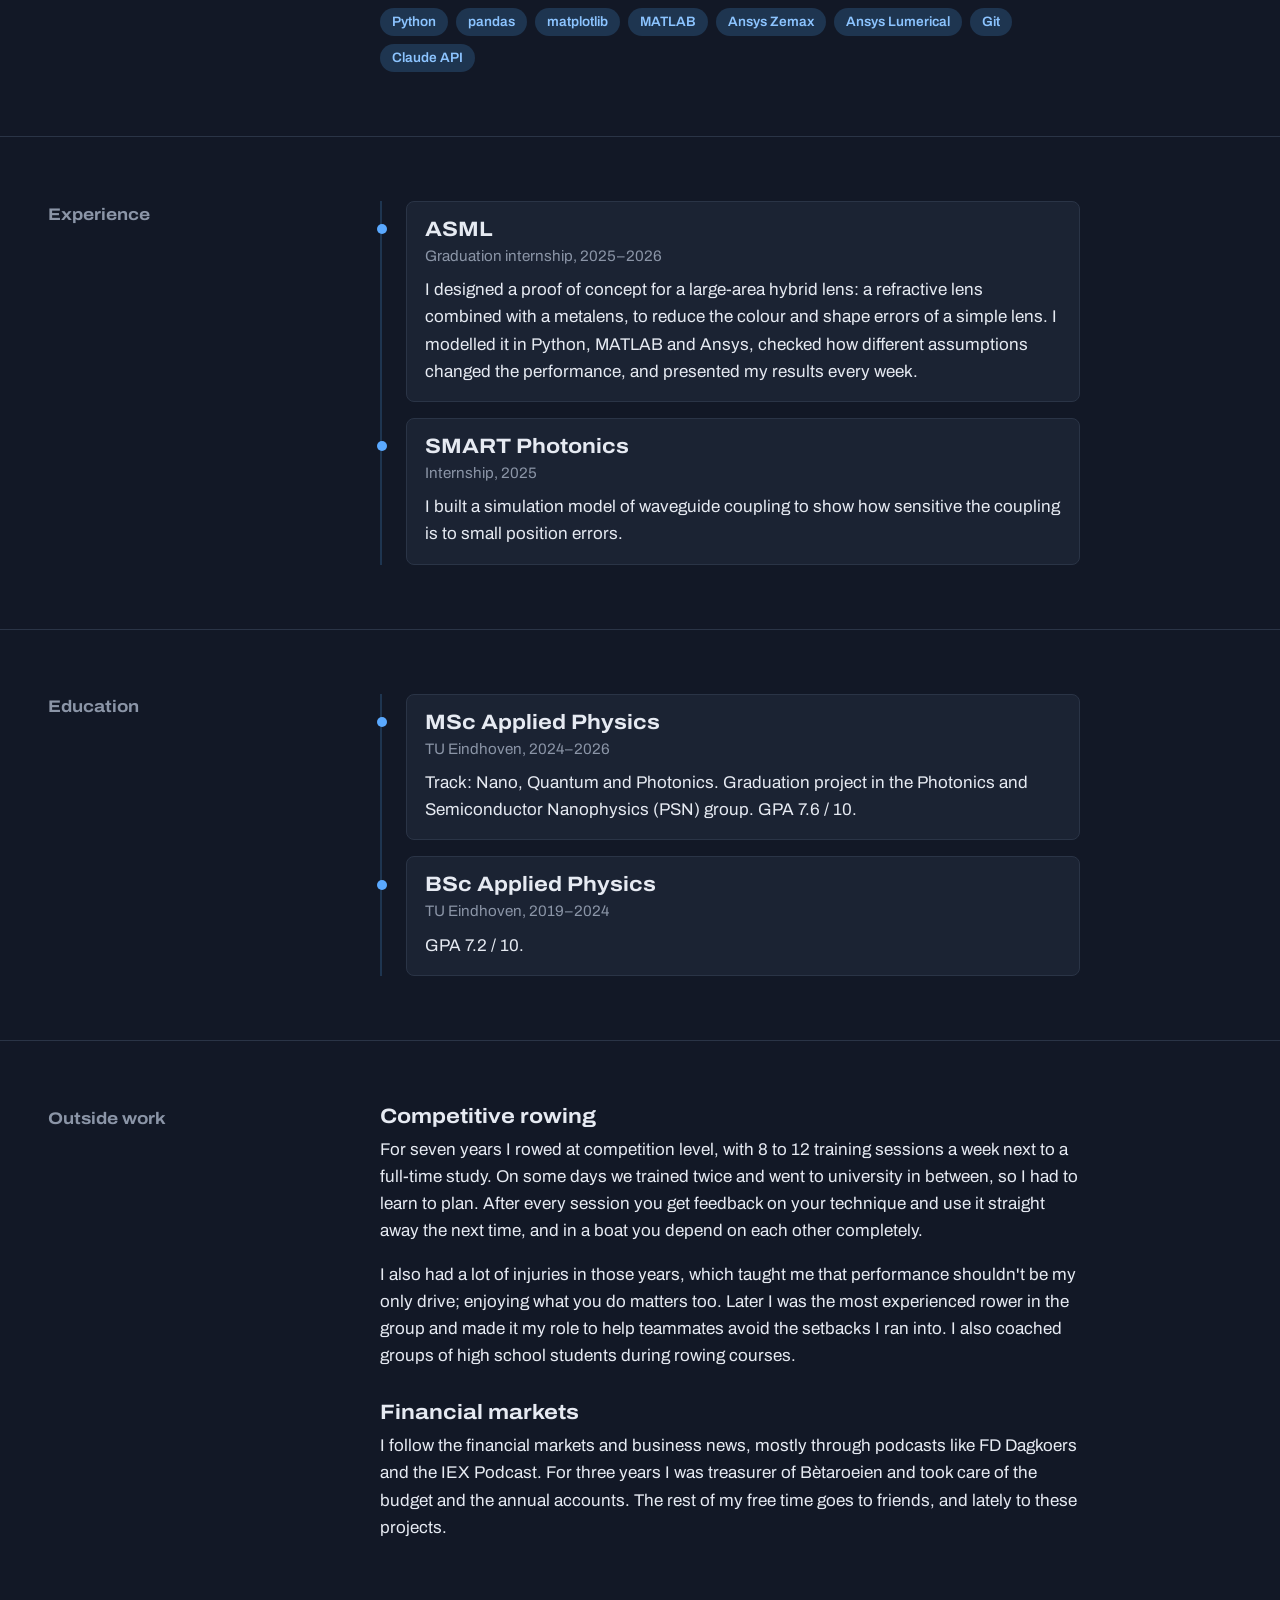
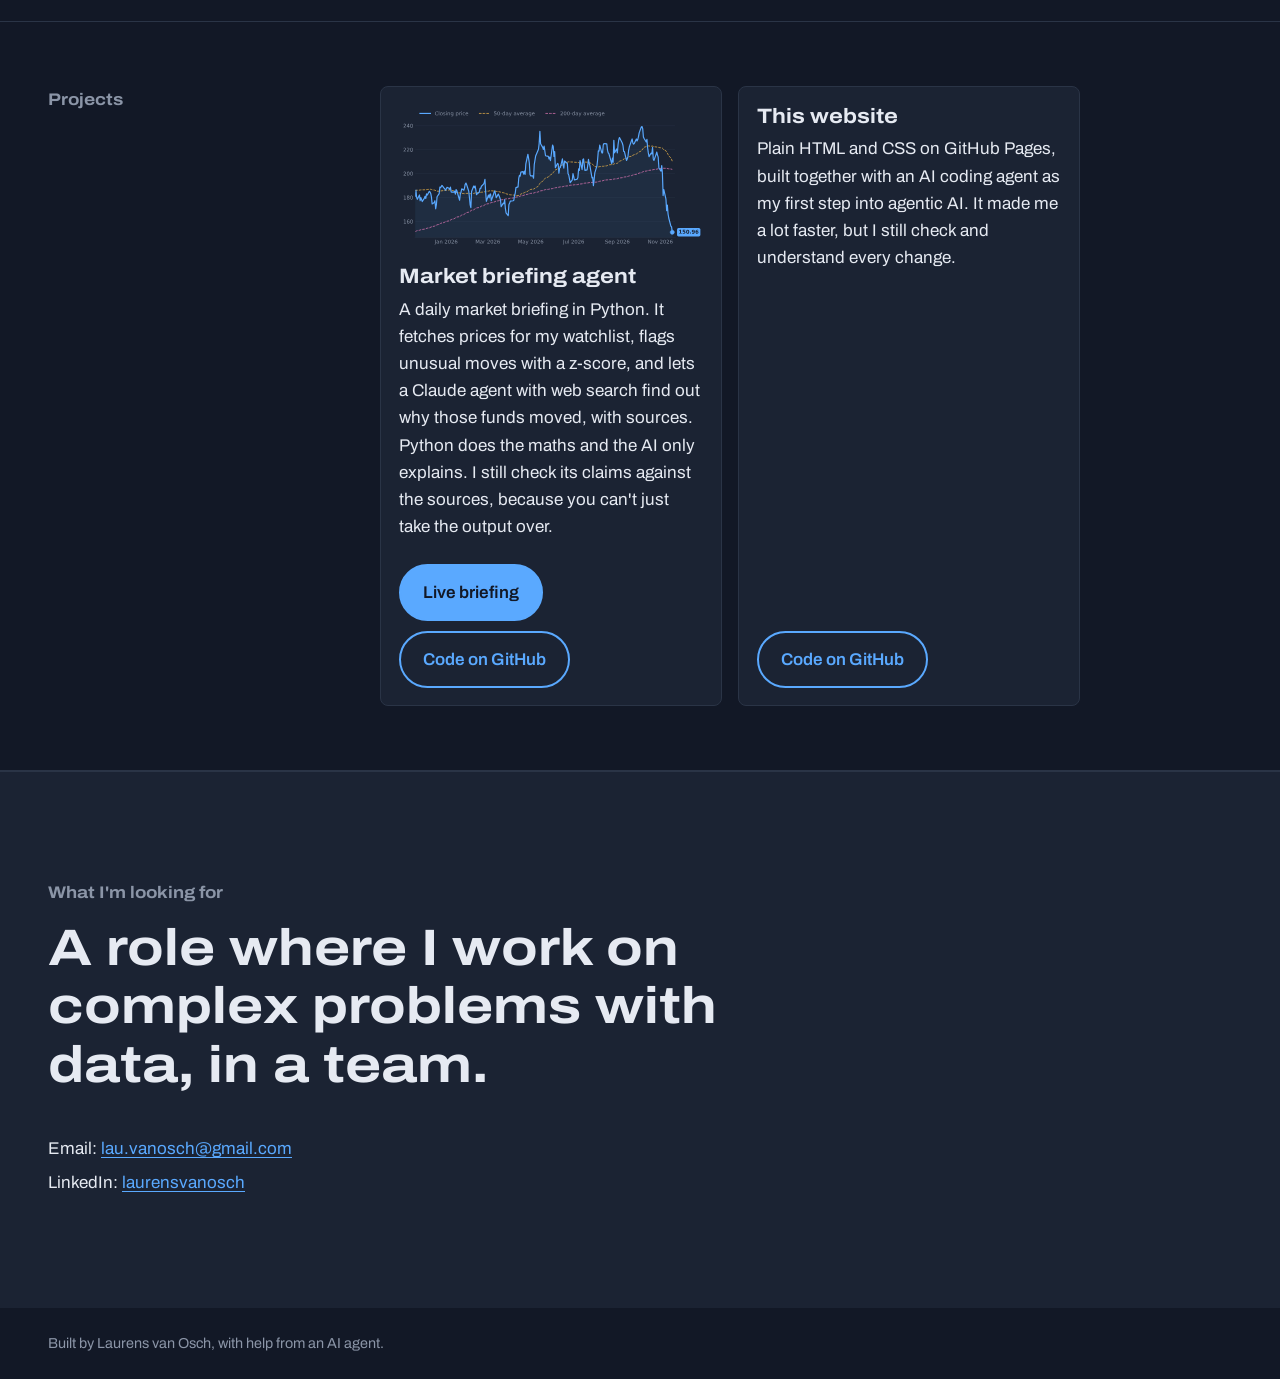
==== commit 46edbd56: "Add a paragraph about learning new things to About me Explains that the website and the market brief" ====
--- a/index.html
+++ b/index.html
@@ -75,6 +75,12 @@
           you brainstorm together, something suddenly clicks because you look at
           it from a different angle. And when I code, the minutes easily turn
           into hours.
+        </p>
+        <p>
+          I like looking into things I haven't done before. That is how this
+          website and the market briefing started: I wanted to better
+          understand how AI agents work and how they could improve my workflow
+          and projects.
         </p>
       </div>
     </section>
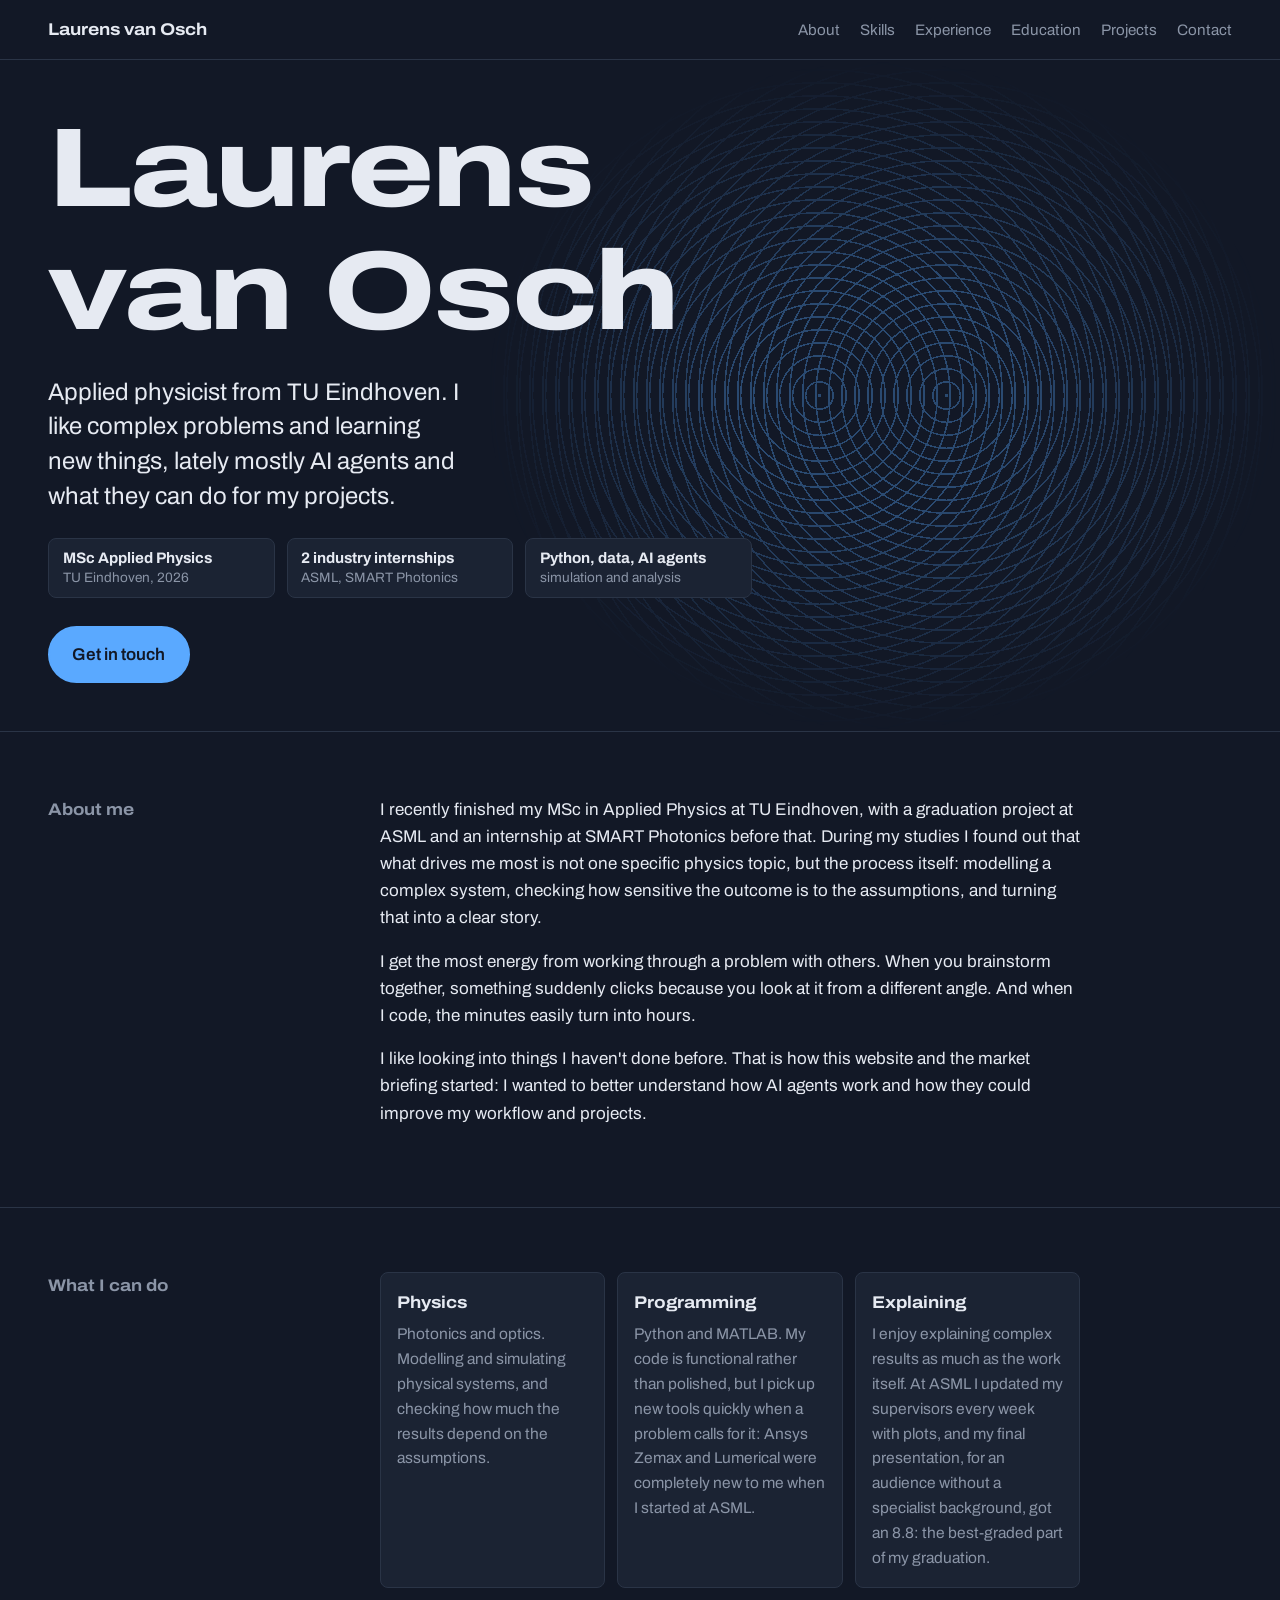
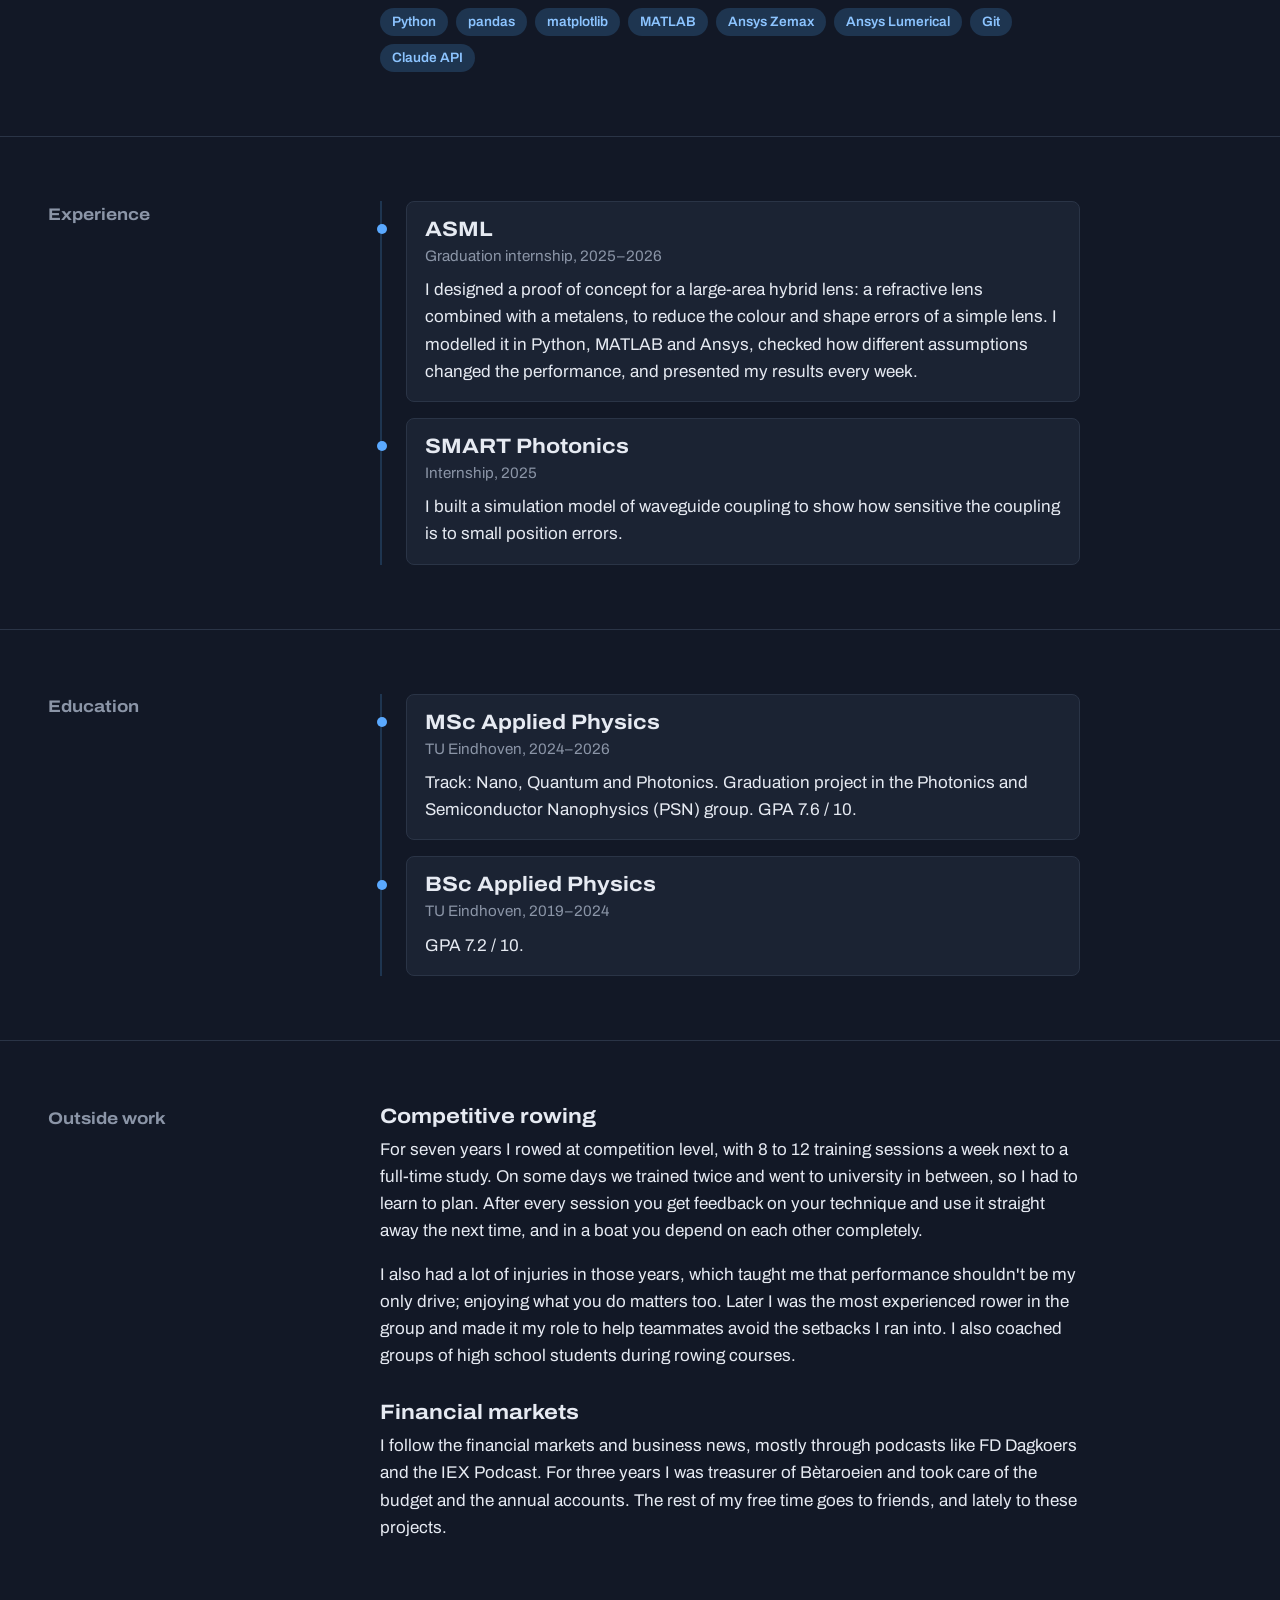
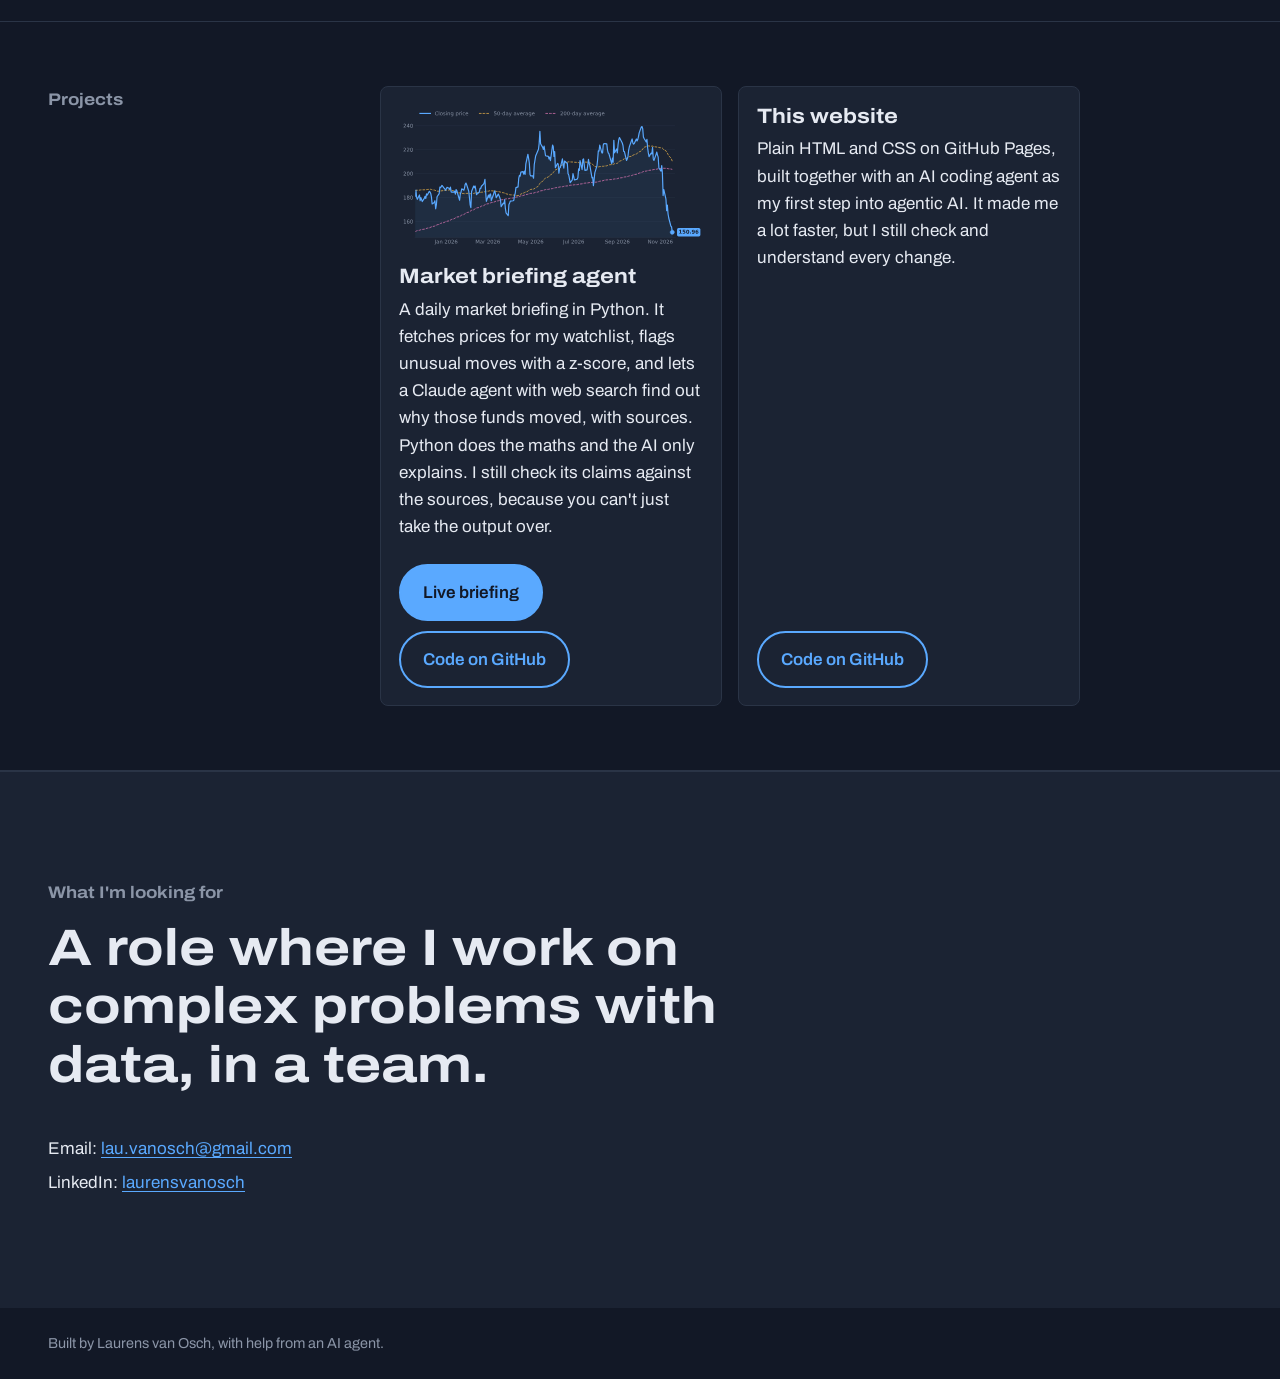
==== commit d954a96e: "Change the hero lead to what I enjoy: complex problems and AI Short lead under the name: complex pro" ====
--- a/index.html
+++ b/index.html
@@ -45,8 +45,9 @@
       <div class="hero-text">
         <h1>Laurens van Osch</h1>
         <p class="hero-lead">
-          Applied physicist from TU Eindhoven. I model complex problems and
-          turn the results into a clear story that others can base a decision on.
+          Applied physicist from TU Eindhoven. I like complex problems and
+          learning new things, lately mostly AI agents and what they can do for
+          my projects.
         </p>
         <!-- Drie korte feiten, zodat de bovenkant meteen iets laat zien -->
         <ul class="facts">
